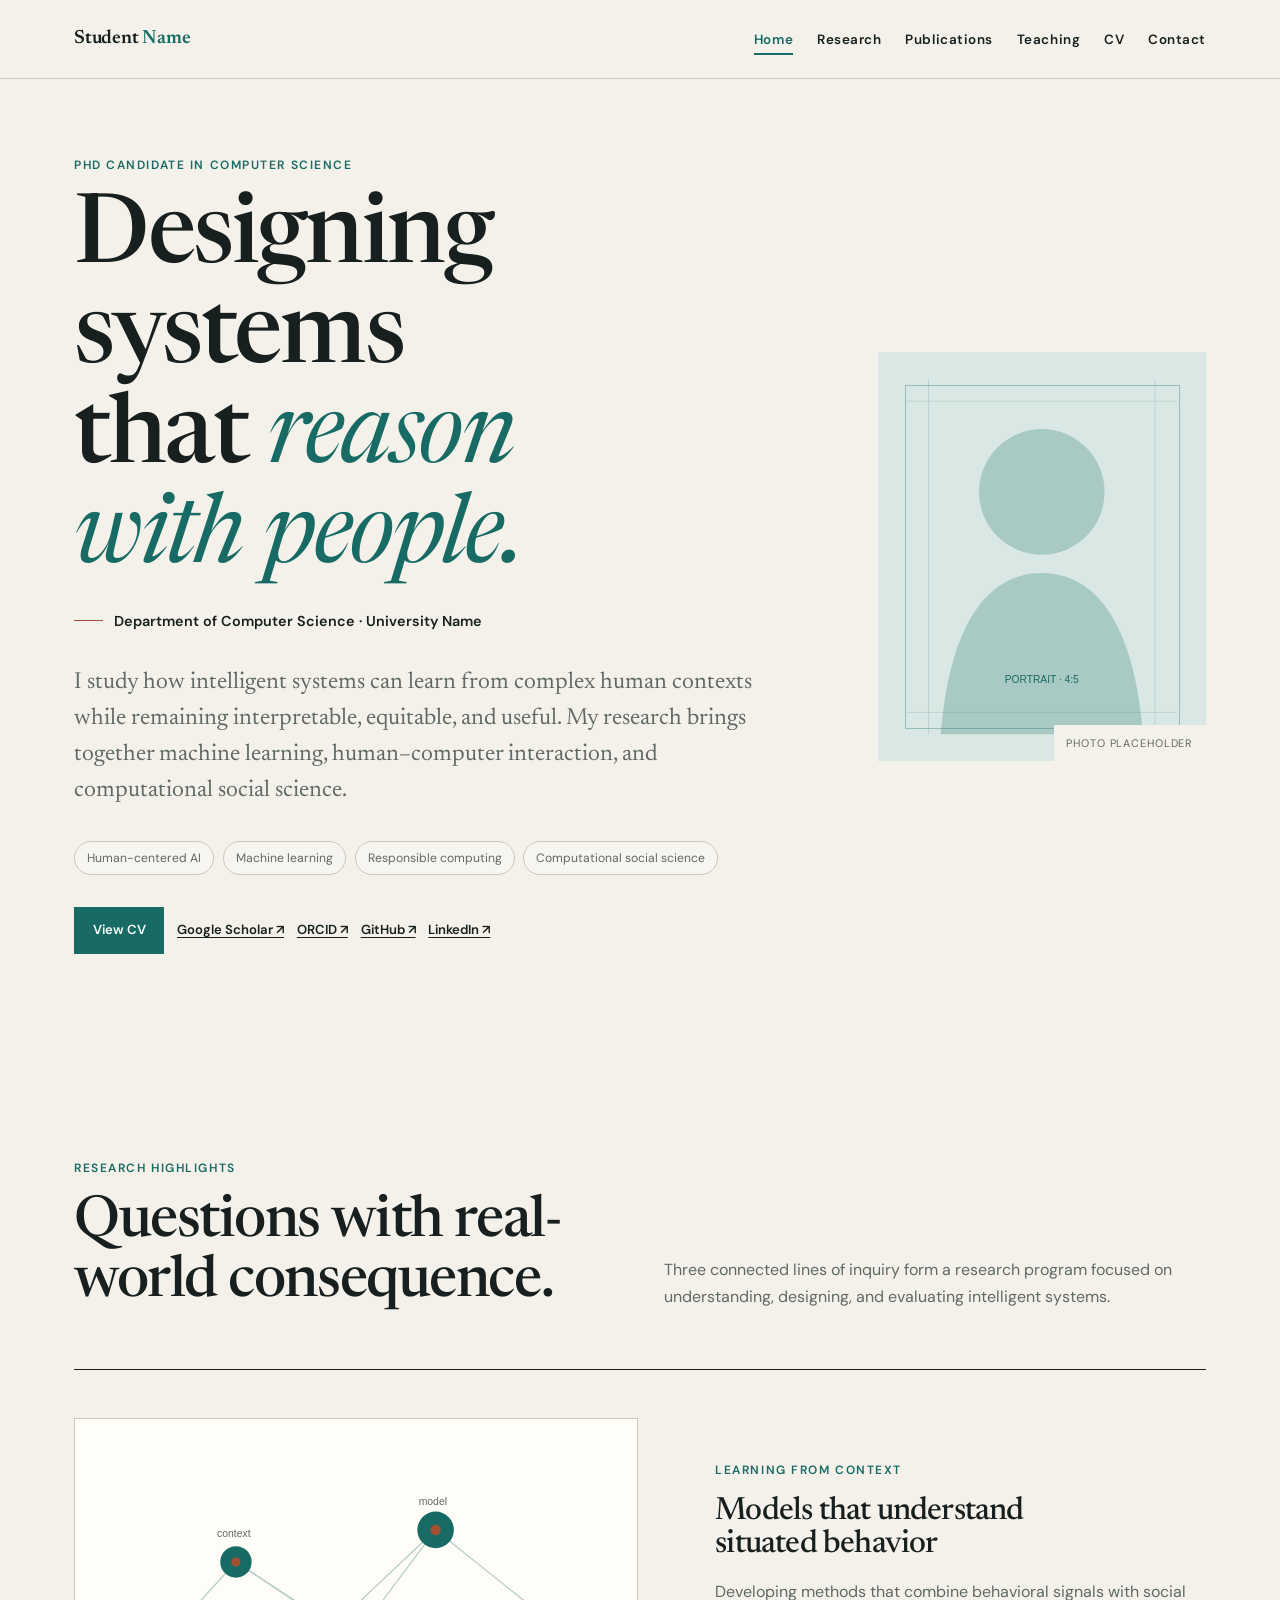
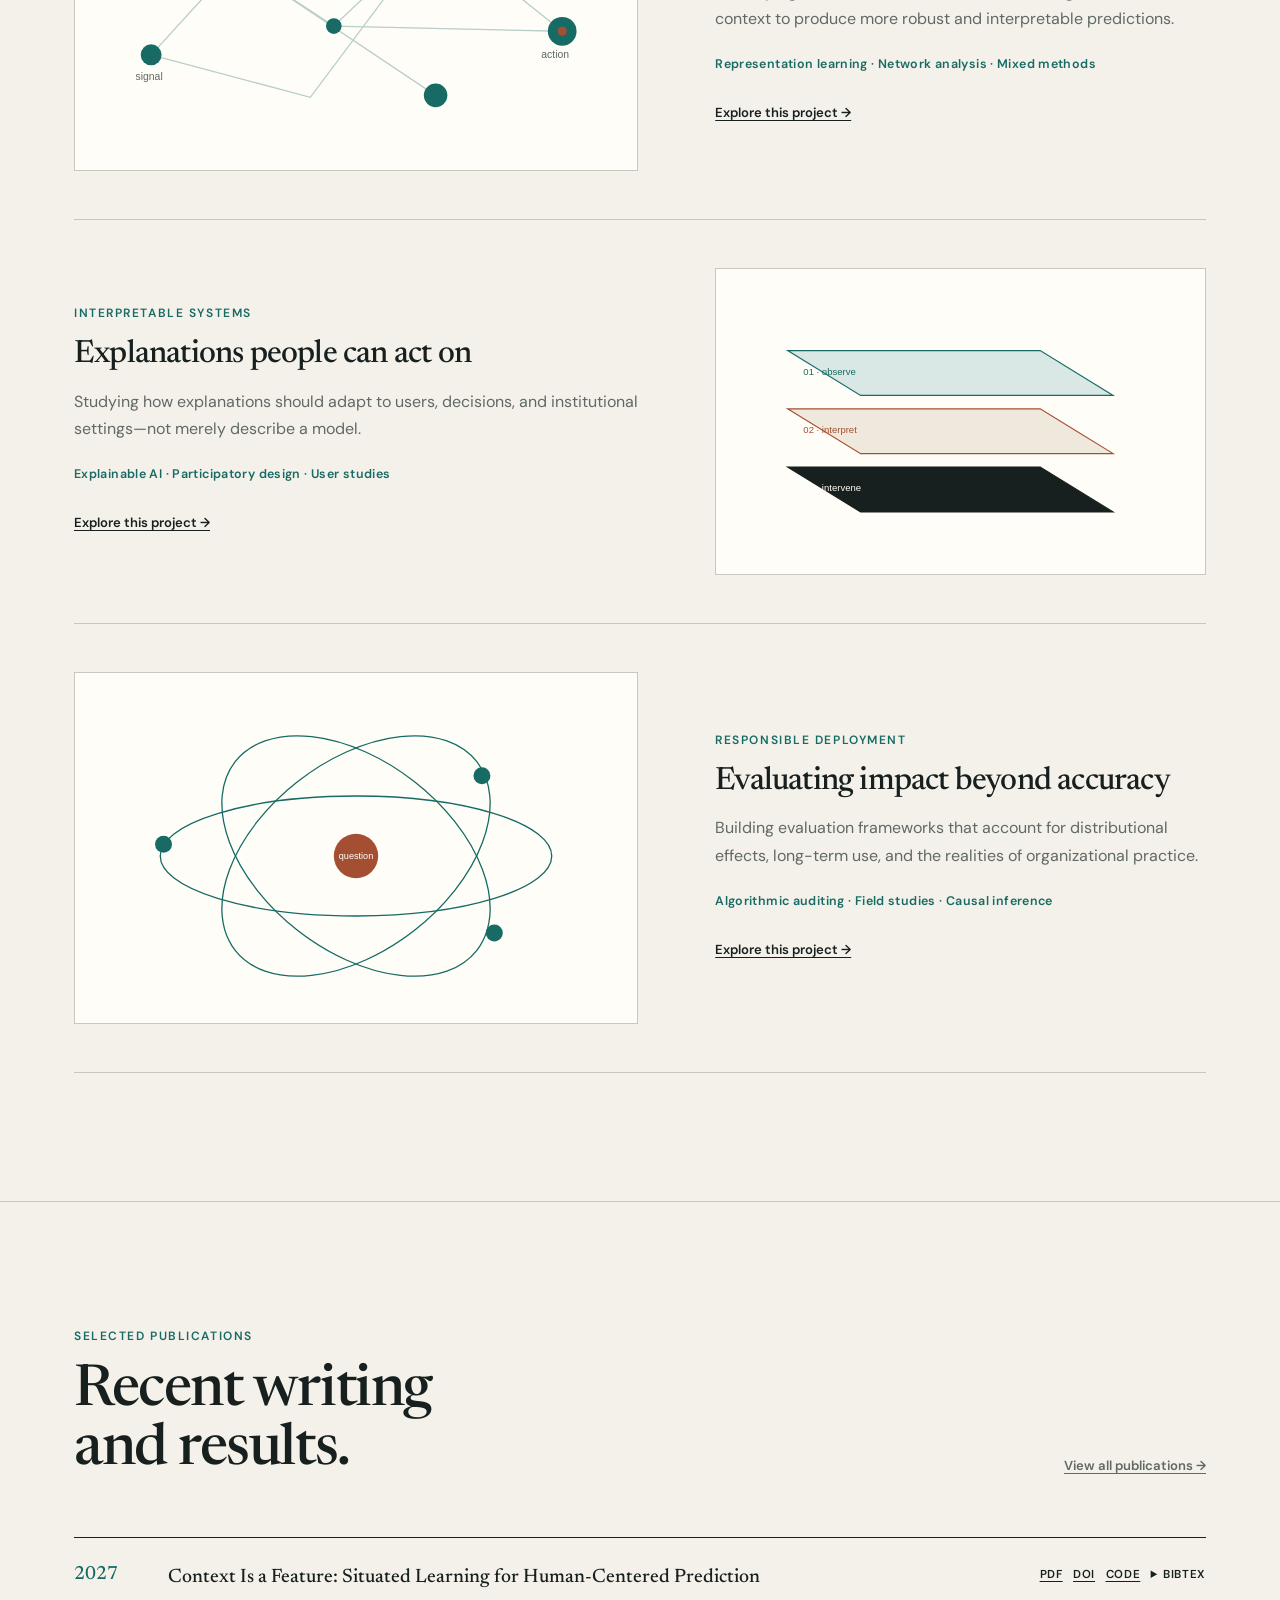
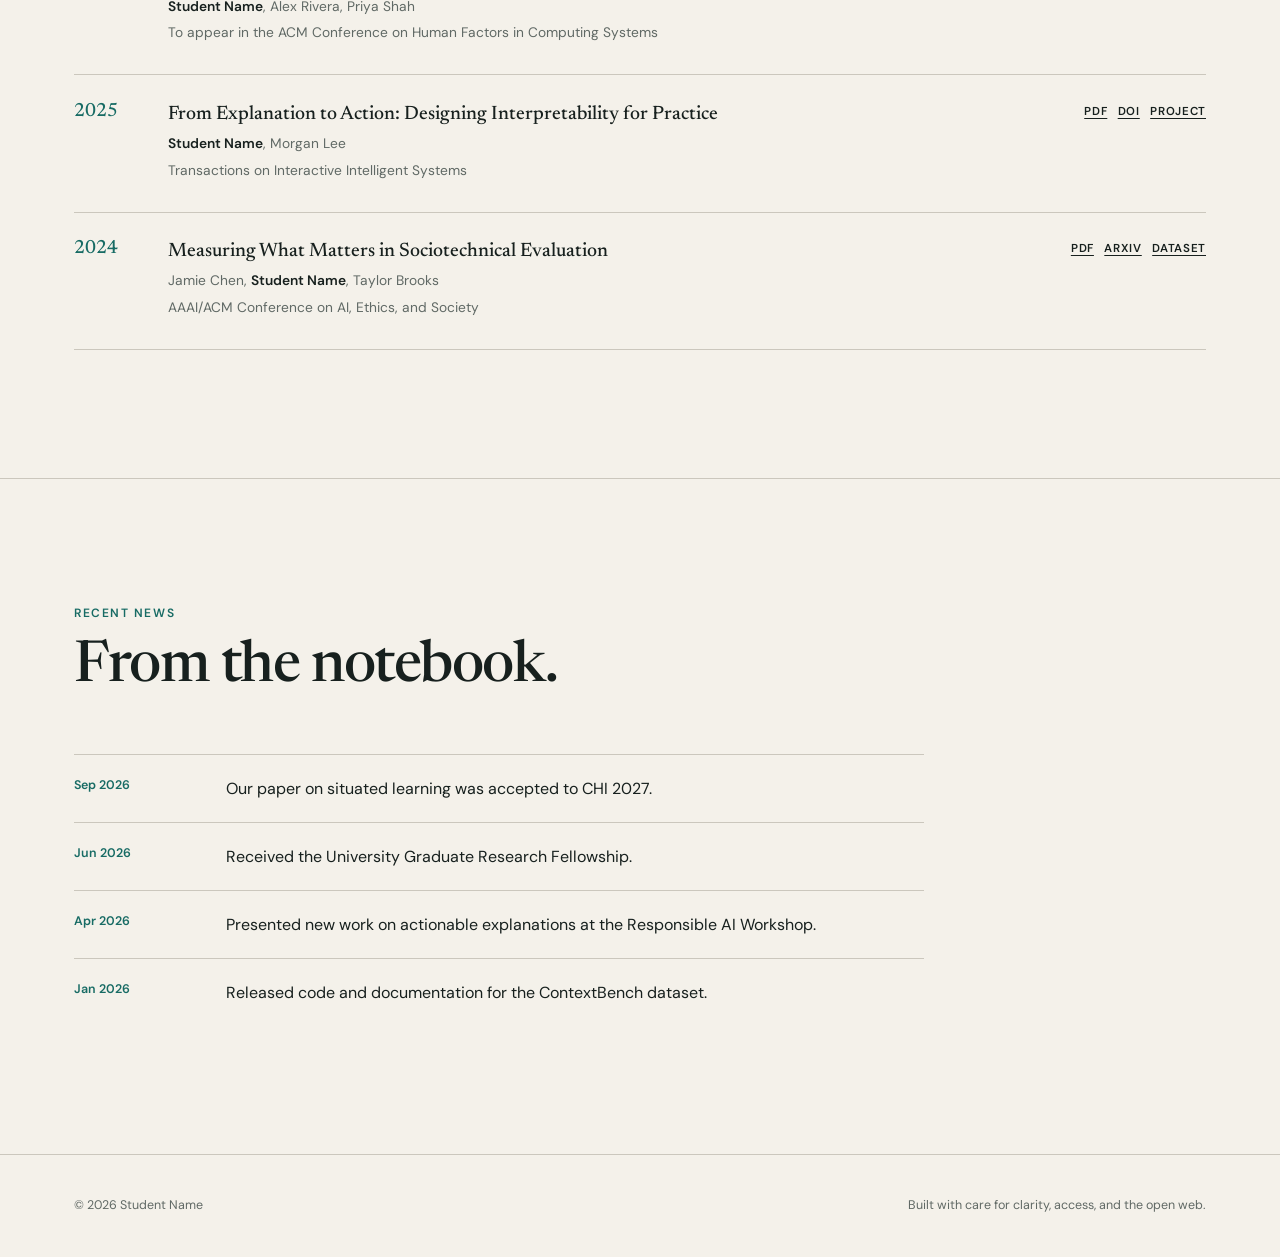
==== index.html @ 52f6d49a "Initial commit" ====
<!doctype html><html lang="en"><head><meta charset="utf-8"><meta name="viewport" content="width=device-width,initial-scale=1"><meta name="description" content="Academic portfolio of Student Name, a PhD candidate studying intelligent systems and human-centered computation."><title>Student Name — PhD Candidate</title><link rel="stylesheet" href="assets/css/styles.css"></head><body>
<a class="skip-link" href="#main">Skip to content</a><header class="site-header"><nav class="nav-wrap" aria-label="Primary"><a class="brand" href="index.html">Student <span>Name</span></a><button class="menu-toggle" aria-expanded="false" aria-controls="nav-links">Menu</button><ul class="nav-links" id="nav-links"><li><a href="index.html" aria-current="page">Home</a></li><li><a href="research.html">Research</a></li><li><a href="publications.html">Publications</a></li><li><a href="teaching.html">Teaching</a></li><li><a href="cv.html">CV</a></li><li><a href="contact.html">Contact</a></li></ul></nav></header>
<main id="main"><section class="container hero"><div class="hero-copy"><span class="label">PhD Candidate in Computer Science</span><h1>Designing systems that <em>reason with people.</em></h1><div class="affiliation"><i></i><span>Department of Computer Science · University Name</span></div><p class="hero-lead">I study how intelligent systems can learn from complex human contexts while remaining interpretable, equitable, and useful. My research brings together machine learning, human–computer interaction, and computational social science.</p><div class="tags"><span class="tag">Human-centered AI</span><span class="tag">Machine learning</span><span class="tag">Responsible computing</span><span class="tag">Computational social science</span></div><div class="actions"><a class="button primary" href="cv.html">View CV</a><a class="text-link" href="#">Google Scholar ↗</a><a class="text-link" href="#">ORCID ↗</a><a class="text-link" href="#">GitHub ↗</a><a class="text-link" href="#">LinkedIn ↗</a></div></div>
<div class="portrait" aria-label="Profile photo placeholder"><svg class="portrait-figure" viewBox="0 0 480 600" role="img" aria-labelledby="portrait-title"><title id="portrait-title">Replace with a professional profile photograph</title><rect width="480" height="600" fill="#d9e8e4"/><circle cx="240" cy="205" r="92" fill="#176b64" opacity=".25"/><path d="M92 560c12-153 64-236 148-236s136 83 148 236" fill="#176b64" opacity=".25"/><path d="M42 72h396M42 528h396M74 40v520M406 40v520" stroke="#176b64" opacity=".22"/><text x="240" y="485" text-anchor="middle" font-family="Arial" font-size="15" fill="#176b64">PORTRAIT · 4:5</text></svg><span class="portrait-note">Photo placeholder</span></div></section>
<section class="section"><div class="container"><div class="section-head"><div><span class="label">Research highlights</span><h2>Questions with real-world consequence.</h2></div><p>Three connected lines of inquiry form a research program focused on understanding, designing, and evaluating intelligent systems.</p></div><div class="project-list">
<article class="project-row"><div class="figure"><img src="assets/img/figure-network.svg" alt="Network diagram connecting signal, context, model, and action"></div><div class="project-copy"><span class="label">Learning from context</span><h3>Models that understand situated behavior</h3><p>Developing methods that combine behavioral signals with social context to produce more robust and interpretable predictions.</p><div class="methods">Representation learning · Network analysis · Mixed methods</div><a class="text-link" href="research.html#context">Explore this project →</a></div></article>
<article class="project-row"><div class="figure"><img src="assets/img/figure-layers.svg" alt="Layered model from observation to interpretation to intervention"></div><div class="project-copy"><span class="label">Interpretable systems</span><h3>Explanations people can act on</h3><p>Studying how explanations should adapt to users, decisions, and institutional settings—not merely describe a model.</p><div class="methods">Explainable AI · Participatory design · User studies</div><a class="text-link" href="research.html#explanations">Explore this project →</a></div></article>
<article class="project-row"><div class="figure"><img src="assets/img/figure-orbits.svg" alt="Intersecting paths around a central research question"></div><div class="project-copy"><span class="label">Responsible deployment</span><h3>Evaluating impact beyond accuracy</h3><p>Building evaluation frameworks that account for distributional effects, long-term use, and the realities of organizational practice.</p><div class="methods">Algorithmic auditing · Field studies · Causal inference</div><a class="text-link" href="research.html#evaluation">Explore this project →</a></div></article>
</div></div></section>
<section class="section"><div class="container"><div class="section-head"><div><span class="label">Selected publications</span><h2>Recent writing and results.</h2></div><p><a class="text-link" href="publications.html">View all publications →</a></p></div><div class="pub-list">
<article class="pub"><div class="pub-year">2027</div><div><div class="pub-title">Context Is a Feature: Situated Learning for Human-Centered Prediction</div><p class="pub-authors"><strong>Student Name</strong>, Alex Rivera, Priya Shah</p><p class="pub-venue">To appear in the ACM Conference on Human Factors in Computing Systems</p></div><div class="pub-links"><a href="#">PDF</a><a href="#">DOI</a><a href="#">Code</a><details class="bib"><summary>BibTeX</summary><pre>@inproceedings{name2027context,
  title={Context Is a Feature},
  author={Name, Student and Rivera, Alex and Shah, Priya},
  year={2027}
}</pre></details></div></article>
<article class="pub"><div class="pub-year">2025</div><div><div class="pub-title">From Explanation to Action: Designing Interpretability for Practice</div><p class="pub-authors"><strong>Student Name</strong>, Morgan Lee</p><p class="pub-venue">Transactions on Interactive Intelligent Systems</p></div><div class="pub-links"><a href="#">PDF</a><a href="#">DOI</a><a href="#">Project</a></div></article>
<article class="pub"><div class="pub-year">2024</div><div><div class="pub-title">Measuring What Matters in Sociotechnical Evaluation</div><p class="pub-authors">Jamie Chen, <strong>Student Name</strong>, Taylor Brooks</p><p class="pub-venue">AAAI/ACM Conference on AI, Ethics, and Society</p></div><div class="pub-links"><a href="#">PDF</a><a href="#">arXiv</a><a href="#">Dataset</a></div></article>
</div></div></section>
<section class="section"><div class="container"><div class="section-head"><div><span class="label">Recent news</span><h2>From the notebook.</h2></div></div><div class="news-list"><div class="news-item"><time datetime="2026-09">Sep 2026</time><p>Our paper on situated learning was accepted to CHI 2027.</p></div><div class="news-item"><time datetime="2026-06">Jun 2026</time><p>Received the University Graduate Research Fellowship.</p></div><div class="news-item"><time datetime="2026-04">Apr 2026</time><p>Presented new work on actionable explanations at the Responsible AI Workshop.</p></div><div class="news-item"><time datetime="2026-01">Jan 2026</time><p>Released code and documentation for the ContextBench dataset.</p></div></div></div></section></main>
<footer class="site-footer"><div class="container footer-wrap"><p>© <span data-year></span> Student Name</p><p>Built with care for clarity, access, and the open web.</p></div></footer><script src="assets/js/main.js"></script></body></html>
---- assets/css/styles.css ----
@import url('https://fonts.googleapis.com/css2?family=DM+Sans:wght@400;500;600&family=Newsreader:opsz,wght@6..72,400;6..72,500;6..72,600&display=swap');

:root {
  --paper: #f4f1ea;
  --paper-deep: #e8e3d9;
  --ink: #17201e;
  --muted: #606965;
  --teal: #176b64;
  --teal-dark: #0e4d48;
  --teal-wash: #d9e8e4;
  --rust: #a44f32;
  --line: #cbc7bd;
  --white: #fffdf8;
  --serif: "Newsreader", Georgia, serif;
  --sans: "DM Sans", Arial, sans-serif;
  --content: 1180px;
  --ease: cubic-bezier(.16,1,.3,1);
}

* { box-sizing: border-box; }
html { scroll-behavior: smooth; }
body {
  margin: 0;
  color: var(--ink);
  background: var(--paper);
  font: 400 1rem/1.7 var(--sans);
  -webkit-font-smoothing: antialiased;
}
::selection { color: var(--white); background: var(--teal); }
:focus-visible { outline: 3px solid var(--rust); outline-offset: 4px; border-radius: 2px; }
a { color: inherit; text-underline-offset: .22em; text-decoration-thickness: 1px; }
a:hover { color: var(--teal); }
img, svg { display: block; max-width: 100%; }
h1, h2, h3, p { margin-top: 0; }
h1, h2, h3 { font-family: var(--serif); font-weight: 500; line-height: 1.04; letter-spacing: -.025em; text-wrap: balance; }
h1 { font-size: clamp(3.4rem, 8vw, 6rem); }
h2 { font-size: clamp(2.25rem, 5vw, 3.6rem); }
h3 { font-size: clamp(1.45rem, 3vw, 2rem); }
p { max-width: 70ch; }
.skip-link { position: fixed; left: 1rem; top: -5rem; z-index: 100; padding: .75rem 1rem; background: var(--ink); color: #fff; }
.skip-link:focus { top: 1rem; }
.site-header { border-bottom: 1px solid var(--line); background: rgba(244,241,234,.94); position: sticky; top: 0; z-index: 50; }
.nav-wrap { max-width: var(--content); min-height: 78px; margin: auto; padding: 0 1.5rem; display: flex; align-items: center; justify-content: space-between; gap: 2rem; }
.brand { font: 600 1.2rem/1 var(--serif); text-decoration: none; letter-spacing: -.01em; }
.brand span { color: var(--teal); }
.nav-links { display: flex; align-items: center; gap: 1.5rem; list-style: none; padding: 0; margin: 0; }
.nav-links a { font-size: .84rem; font-weight: 600; text-decoration: none; letter-spacing: .04em; }
.nav-links a[aria-current="page"] { color: var(--teal); border-bottom: 2px solid var(--teal); padding-bottom: .3rem; }
.menu-toggle { display: none; border: 0; background: none; color: inherit; font: 600 .85rem var(--sans); padding: .6rem; }
.container { max-width: var(--content); margin: auto; padding-inline: 1.5rem; }
.page-intro { padding-block: clamp(5rem, 11vw, 9rem) clamp(4rem, 8vw, 7rem); border-bottom: 1px solid var(--line); }
.page-intro h1 { max-width: 900px; margin-bottom: 1.6rem; }
.page-intro p { font: 400 clamp(1.2rem, 2.3vw, 1.55rem)/1.55 var(--serif); color: var(--muted); }
.label { display: block; margin-bottom: 1.2rem; color: var(--teal); font-size: .75rem; line-height: 1; letter-spacing: .13em; text-transform: uppercase; font-weight: 600; }
.hero { min-height: calc(100vh - 79px); display: grid; grid-template-columns: 1.5fr .7fr; gap: clamp(3rem, 8vw, 8rem); align-items: center; padding-block: 5rem; }
.hero h1 { margin-bottom: 1.2rem; }
.hero h1 em { color: var(--teal); font-weight: 400; }
.hero-lead { font: 400 clamp(1.15rem, 2vw, 1.45rem)/1.55 var(--serif); color: var(--muted); }
.affiliation { display: flex; gap: .7rem; align-items: center; margin-bottom: 2rem; font-size: .9rem; font-weight: 600; }
.affiliation i { width: 1.8rem; height: 1px; background: var(--rust); }
.tags { display: flex; flex-wrap: wrap; gap: .55rem; margin-block: 2rem; }
.tag { border: 1px solid var(--line); border-radius: 999px; padding: .35rem .75rem; font-size: .76rem; color: var(--muted); background: rgba(255,255,255,.28); }
.actions { display: flex; flex-wrap: wrap; gap: .8rem; align-items: center; }
.button { display: inline-flex; align-items: center; justify-content: center; min-height: 45px; padding: .72rem 1.1rem; border: 1px solid var(--ink); text-decoration: none; font-size: .82rem; font-weight: 600; transition: transform .25s var(--ease), background .25s, color .25s; }
.button:hover { transform: translateY(-2px); background: var(--ink); color: var(--white); }
.button.primary { background: var(--teal); color: #fff; border-color: var(--teal); }
.button.primary:hover { background: var(--teal-dark); }
.text-link { font-size: .82rem; font-weight: 600; }
.portrait { position: relative; aspect-ratio: 4/5; background: var(--teal-wash); overflow: hidden; }
.portrait::before { content: ""; position: absolute; inset: 8%; border: 1px solid rgba(23,107,100,.34); }
.portrait-figure { width: 100%; height: 100%; }
.portrait-note { position: absolute; inset: auto 0 0 auto; padding: .55rem .8rem; background: var(--paper); color: var(--muted); font-size: .68rem; letter-spacing: .08em; text-transform: uppercase; }
.section { padding-block: clamp(5rem, 10vw, 8rem); border-bottom: 1px solid var(--line); }
.section-head { display: grid; grid-template-columns: 1fr 1fr; gap: 3rem; align-items: end; margin-bottom: 3.5rem; }
.section-head h2 { margin-bottom: 0; }
.section-head p { margin-bottom: .2rem; color: var(--muted); justify-self: end; }
.project-list { border-top: 1px solid var(--ink); }
.project-row { display: grid; grid-template-columns: 1.15fr 1fr; gap: clamp(2rem, 6vw, 6rem); padding-block: 3rem; border-bottom: 1px solid var(--line); align-items: center; }
.project-row:nth-child(even) .figure { order: 2; }
.figure { aspect-ratio: 16/10; background: var(--white); border: 1px solid var(--line); padding: 1.25rem; overflow: hidden; }
.figure svg { width: 100%; height: 100%; }
.project-copy h3 { margin-bottom: 1rem; }
.project-copy p { color: var(--muted); }
.methods { margin: 1.4rem 0; color: var(--teal); font-size: .78rem; font-weight: 600; letter-spacing: .03em; }
.pub-list { border-top: 1px solid var(--ink); }
.pub { display: grid; grid-template-columns: 72px 1fr auto; gap: 1.4rem; padding-block: 1.65rem; border-bottom: 1px solid var(--line); }
.pub-year { font: 500 1.2rem var(--serif); color: var(--teal); font-variant-numeric: tabular-nums; }
.pub-title { font: 500 1.22rem/1.3 var(--serif); margin-bottom: .3rem; }
.pub-authors, .pub-venue, .pub-description { margin: .2rem 0; color: var(--muted); font-size: .86rem; }
.pub-authors strong { color: var(--ink); font-weight: 600; }
.pub-links { display: flex; flex-wrap: wrap; justify-content: flex-end; align-content: start; gap: .65rem; }
.pub-links a, .pub-links summary { font-size: .72rem; font-weight: 600; text-transform: uppercase; letter-spacing: .06em; cursor: pointer; }
details.bib { position: relative; }
details.bib pre { position: absolute; right: 0; z-index: 10; width: min(430px, 80vw); white-space: pre-wrap; padding: 1rem; background: var(--ink); color: var(--white); font: .72rem/1.5 ui-monospace, monospace; box-shadow: 0 14px 30px rgba(23,32,30,.18); }
.news-list { max-width: 850px; }
.news-item { display: grid; grid-template-columns: 120px 1fr; gap: 2rem; padding: 1.25rem 0; border-top: 1px solid var(--line); }
.news-item time { color: var(--teal); font-size: .78rem; font-weight: 600; font-variant-numeric: tabular-nums; }
.news-item p { margin: 0; }
.research-overview { display: grid; grid-template-columns: 1.35fr .65fr; gap: clamp(3rem, 8vw, 7rem); }
.questions { padding: 2rem; background: var(--ink); color: var(--white); }
.questions h2 { font-size: 2rem; }
.questions ol { padding-left: 1.2rem; margin: 0; }
.questions li { margin-bottom: 1.25rem; color: #d7dedb; }
.deep-project { display: grid; grid-template-columns: .7fr 1.3fr; gap: 4rem; padding-block: 5rem; border-top: 1px solid var(--line); }
.deep-project .project-sticky { align-self: start; position: sticky; top: 110px; }
.project-body .figure { margin-bottom: 2.5rem; }
.project-details { display: grid; grid-template-columns: 1fr 1fr; gap: 2rem; }
.project-details h3 { font-size: 1.2rem; margin-bottom: .6rem; }
.project-details p { font-size: .9rem; color: var(--muted); }
.link-row { display: flex; flex-wrap: wrap; gap: 1rem; margin-top: 1.5rem; }
.filters { display: flex; flex-wrap: wrap; gap: .6rem; margin-bottom: 2.5rem; }
.filter-btn { border: 1px solid var(--line); background: transparent; color: var(--muted); border-radius: 999px; padding: .55rem 1rem; font: 600 .76rem var(--sans); cursor: pointer; }
.filter-btn.active, .filter-btn:hover { background: var(--ink); border-color: var(--ink); color: var(--white); }
.year-group { margin-bottom: 4.5rem; }
.year-group > h2 { padding-bottom: 1rem; margin-bottom: 0; border-bottom: 1px solid var(--ink); font-size: 2.5rem; }
.publication-card { display: grid; grid-template-columns: 130px 1fr; gap: 2rem; padding-block: 2rem; border-bottom: 1px solid var(--line); }
.pub-thumb { aspect-ratio: 1; background: var(--teal-wash); padding: .65rem; }
.pub-thumb svg { width: 100%; height: 100%; }
.publication-card[hidden], .year-group[hidden] { display: none; }
.teaching-grid { display: grid; grid-template-columns: 1fr 2fr; gap: 4rem; }
.course { display: grid; grid-template-columns: 90px 1fr auto; gap: 1.5rem; padding-block: 1.8rem; border-top: 1px solid var(--line); }
.course-code { color: var(--teal); font-size: .78rem; font-weight: 600; }
.course h3 { font-size: 1.35rem; margin-bottom: .4rem; }
.course p { color: var(--muted); font-size: .86rem; margin: 0; }
.course-role { font-size: .78rem; color: var(--muted); text-align: right; }
.cv-header { display: flex; justify-content: space-between; gap: 2rem; align-items: end; }
.cv-layout { display: grid; grid-template-columns: 250px 1fr; gap: clamp(3rem, 8vw, 7rem); }
.cv-aside { color: var(--muted); font-size: .86rem; }
.cv-block { display: grid; grid-template-columns: 160px 1fr; gap: 2rem; padding-block: 1.8rem; border-top: 1px solid var(--line); }
.cv-block time { color: var(--teal); font-size: .8rem; font-weight: 600; font-variant-numeric: tabular-nums; }
.cv-block h3 { font-size: 1.3rem; margin-bottom: .35rem; }
.cv-block p { color: var(--muted); font-size: .9rem; margin-bottom: .3rem; }
.contact-layout { display: grid; grid-template-columns: 1fr 1fr; gap: 5rem; }
.contact-panel { background: var(--teal); color: white; padding: clamp(2rem, 5vw, 4rem); }
.contact-panel h2 { font-size: 2.4rem; }
.contact-panel a:hover { color: #d3eeea; }
.contact-links { list-style: none; padding: 0; margin: 2rem 0 0; }
.contact-links li { border-top: 1px solid rgba(255,255,255,.25); }
.contact-links a { display: flex; justify-content: space-between; padding: 1rem 0; text-decoration: none; }
.site-footer { padding-block: 2.5rem; }
.footer-wrap { display: flex; justify-content: space-between; gap: 2rem; color: var(--muted); font-size: .78rem; }
.footer-wrap p { margin: 0; }

@media (max-width: 800px) {
  .menu-toggle { display: block; }
  .nav-links { display: none; position: absolute; inset: 78px 0 auto; padding: 1.25rem 1.5rem 1.5rem; background: var(--paper); border-bottom: 1px solid var(--line); flex-direction: column; align-items: flex-start; }
  .nav-links.open { display: flex; }
  .hero, .section-head, .research-overview, .deep-project, .teaching-grid, .cv-layout, .contact-layout { grid-template-columns: 1fr; }
  .hero { padding-top: 3.5rem; }
  .hero-copy { order: 2; }
  .portrait { max-width: 330px; }
  .section-head p { justify-self: start; }
  .project-row { grid-template-columns: 1fr; }
  .project-row:nth-child(even) .figure { order: initial; }
  .deep-project .project-sticky { position: static; }
  .pub, .publication-card { grid-template-columns: 1fr; }
  .pub-links { justify-content: flex-start; }
  .pub-thumb { width: 110px; }
  .course { grid-template-columns: 1fr; gap: .5rem; }
  .course-role { text-align: left; }
  .cv-header { align-items: start; flex-direction: column; }
}

@media (max-width: 520px) {
  h1 { font-size: 3rem; }
  .page-intro { padding-top: 4rem; }
  .project-details { grid-template-columns: 1fr; }
  .news-item, .cv-block { grid-template-columns: 1fr; gap: .5rem; }
  .footer-wrap { flex-direction: column; gap: .5rem; }
}

@media (prefers-reduced-motion: reduce) { html { scroll-behavior: auto; } *, *::before, *::after { transition-duration: .01ms !important; animation-duration: .01ms !important; } }

@media print {
  @page { margin: .65in; }
  body { background: white; color: black; font-size: 10pt; }
  .site-header, .site-footer, .button, .no-print { display: none !important; }
  .page-intro { padding: 0 0 1.5rem; }
  .page-intro h1 { font-size: 30pt; }
  .section { padding: 1.25rem 0; break-inside: avoid; }
  .cv-layout { grid-template-columns: 150px 1fr; gap: 2rem; }
  .cv-block { grid-template-columns: 110px 1fr; padding: .65rem 0; break-inside: avoid; }
  a { text-decoration: none; }
}
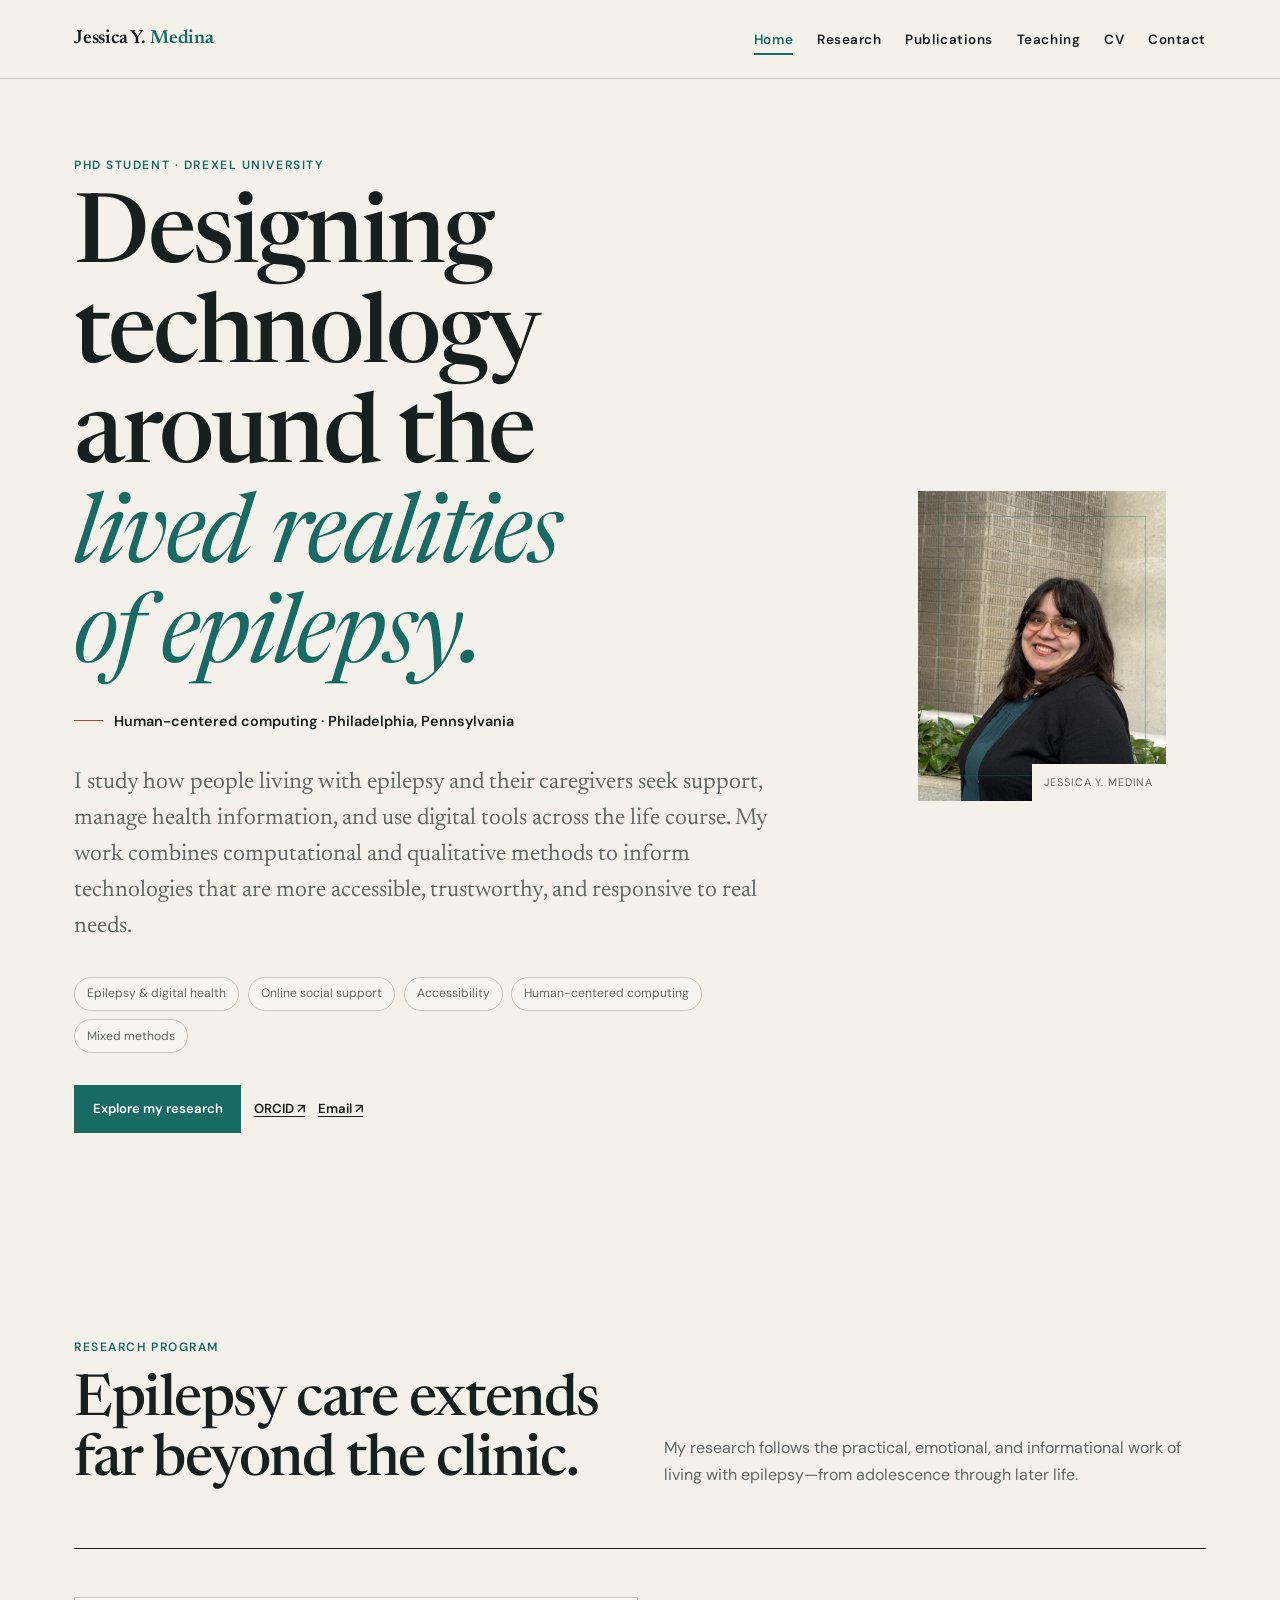
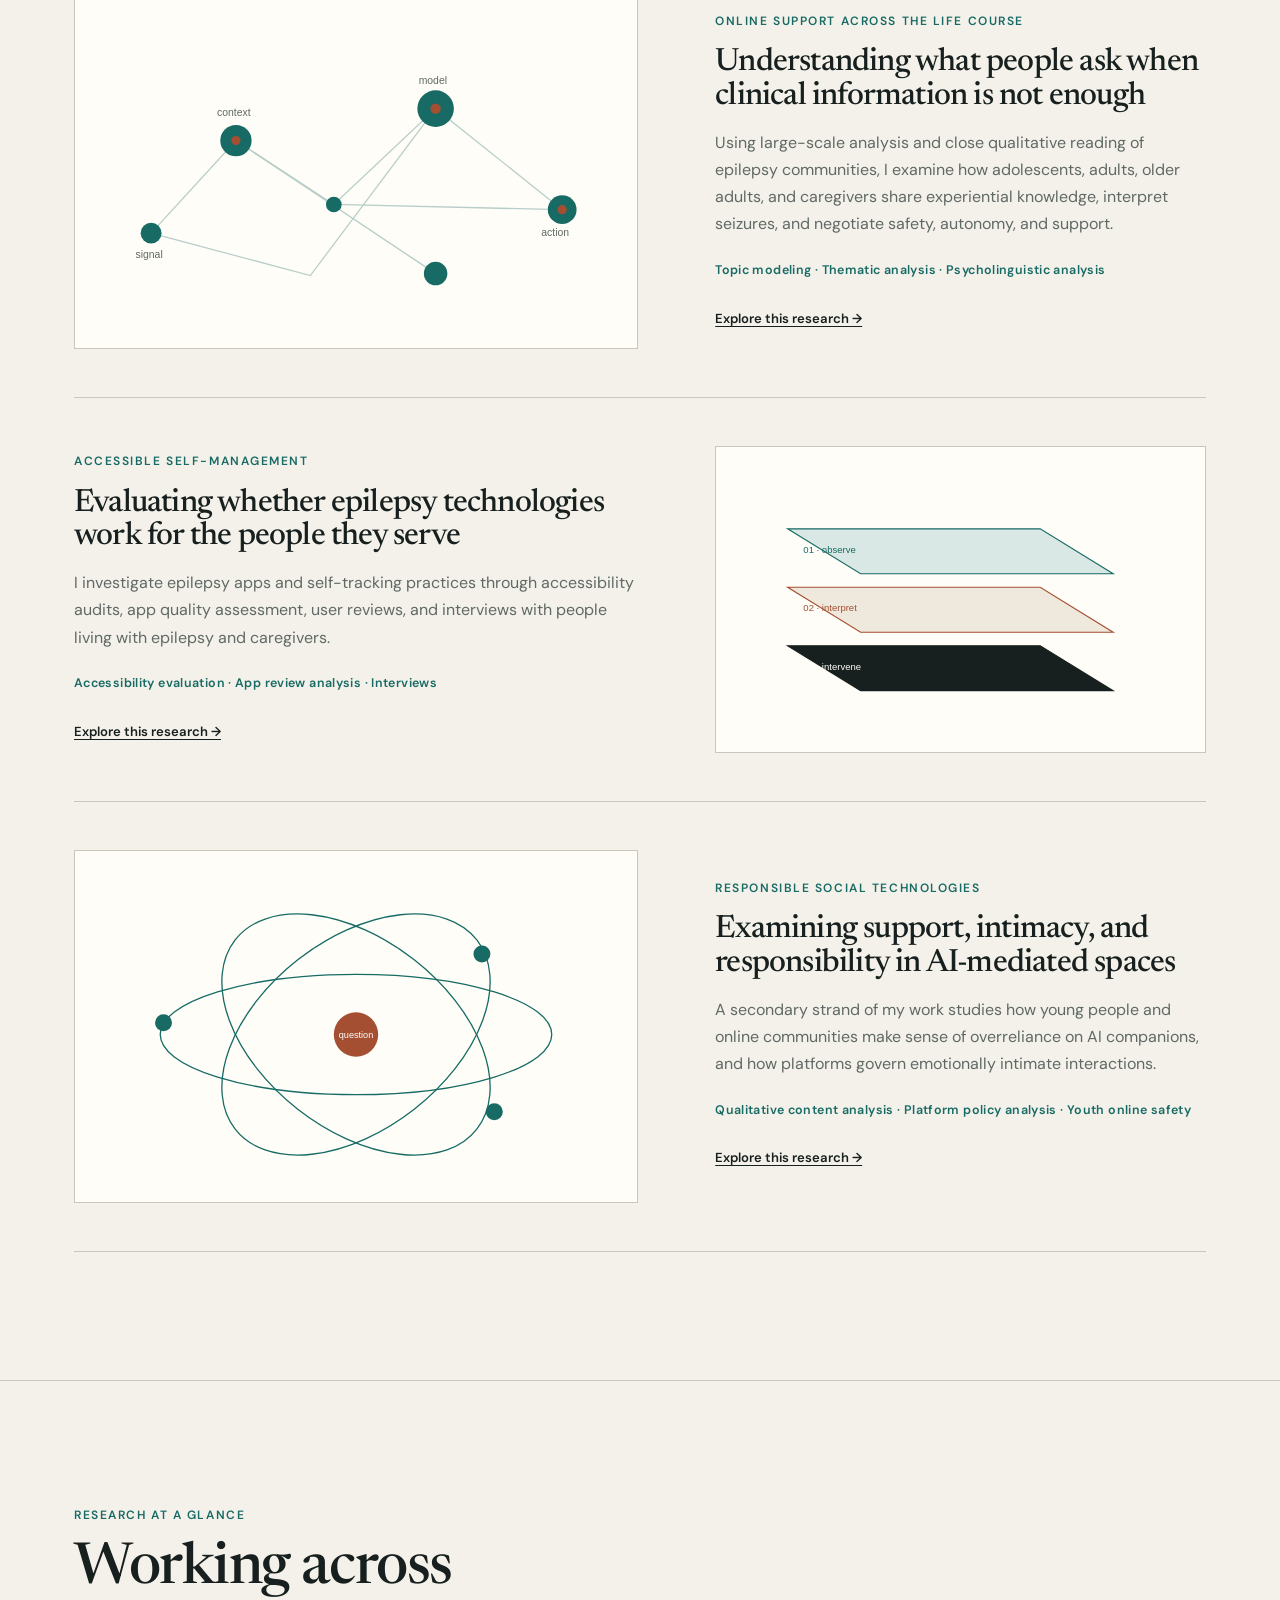
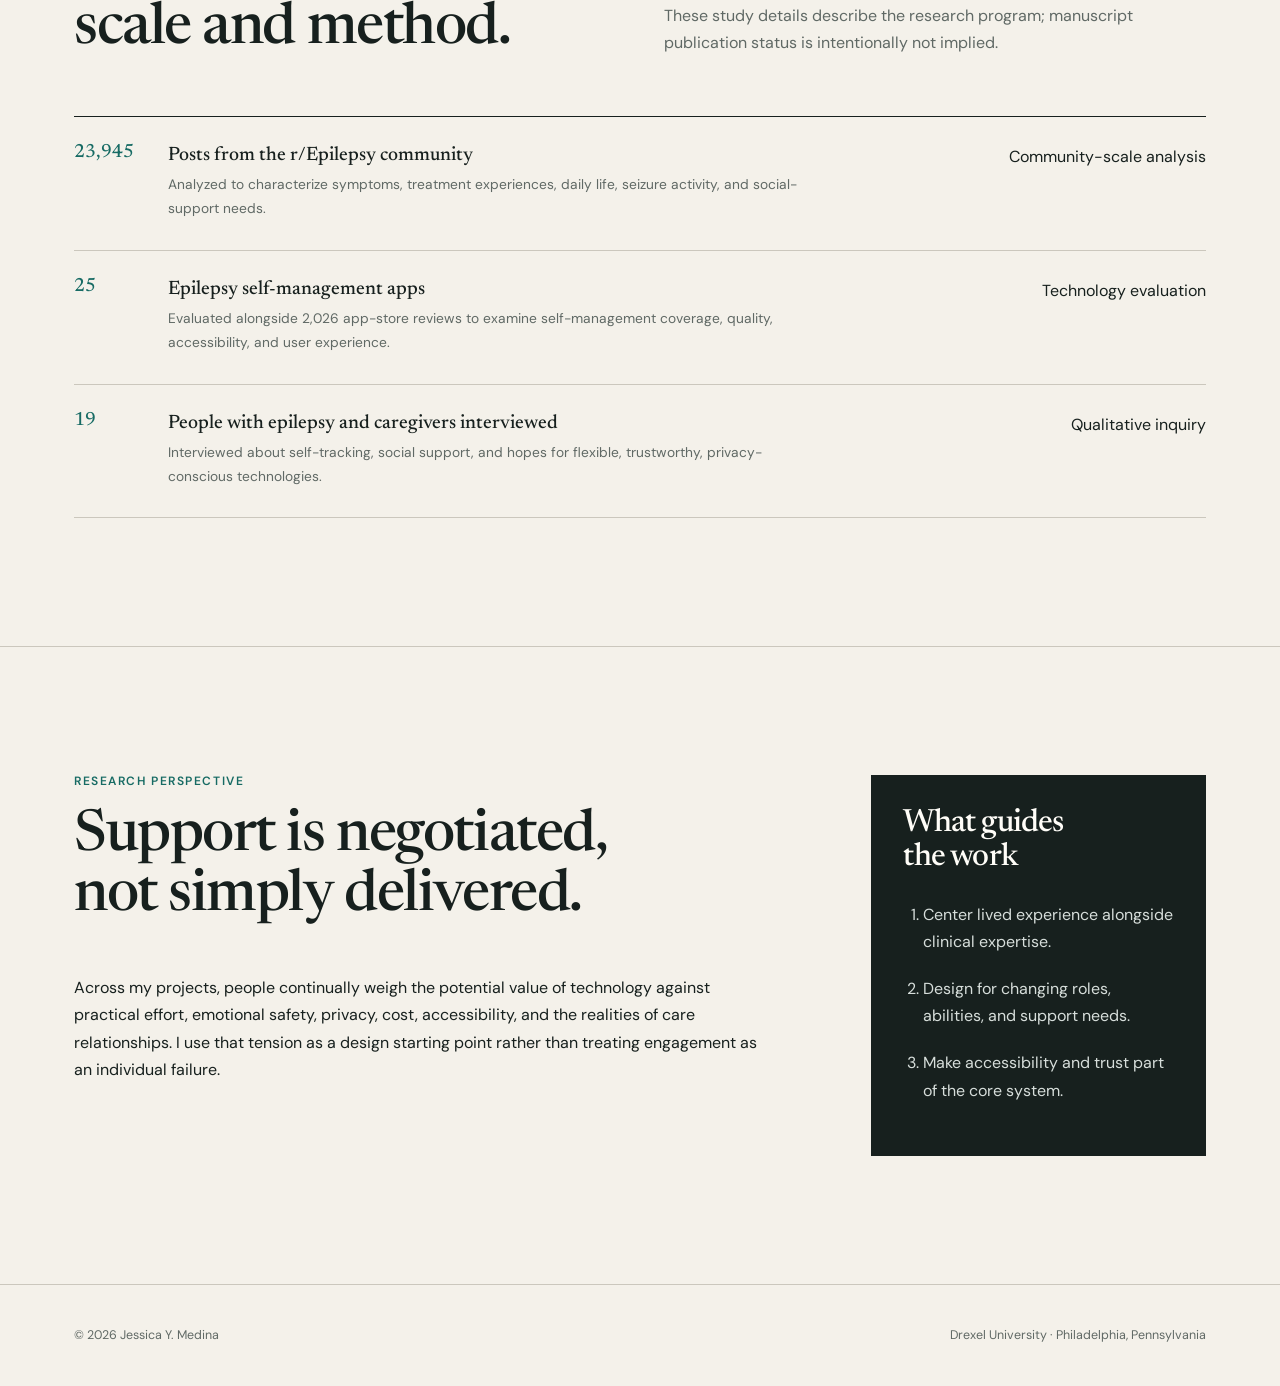
==== commit ec5e26c7: "changes to webpage" ====
--- a/index.html
+++ b/index.html
@@ -1,20 +1,16 @@
-<!doctype html><html lang="en"><head><meta charset="utf-8"><meta name="viewport" content="width=device-width,initial-scale=1"><meta name="description" content="Academic portfolio of Student Name, a PhD candidate studying intelligent systems and human-centered computation."><title>Student Name — PhD Candidate</title><link rel="stylesheet" href="assets/css/styles.css"></head><body>
-<a class="skip-link" href="#main">Skip to content</a><header class="site-header"><nav class="nav-wrap" aria-label="Primary"><a class="brand" href="index.html">Student <span>Name</span></a><button class="menu-toggle" aria-expanded="false" aria-controls="nav-links">Menu</button><ul class="nav-links" id="nav-links"><li><a href="index.html" aria-current="page">Home</a></li><li><a href="research.html">Research</a></li><li><a href="publications.html">Publications</a></li><li><a href="teaching.html">Teaching</a></li><li><a href="cv.html">CV</a></li><li><a href="contact.html">Contact</a></li></ul></nav></header>
-<main id="main"><section class="container hero"><div class="hero-copy"><span class="label">PhD Candidate in Computer Science</span><h1>Designing systems that <em>reason with people.</em></h1><div class="affiliation"><i></i><span>Department of Computer Science · University Name</span></div><p class="hero-lead">I study how intelligent systems can learn from complex human contexts while remaining interpretable, equitable, and useful. My research brings together machine learning, human–computer interaction, and computational social science.</p><div class="tags"><span class="tag">Human-centered AI</span><span class="tag">Machine learning</span><span class="tag">Responsible computing</span><span class="tag">Computational social science</span></div><div class="actions"><a class="button primary" href="cv.html">View CV</a><a class="text-link" href="#">Google Scholar ↗</a><a class="text-link" href="#">ORCID ↗</a><a class="text-link" href="#">GitHub ↗</a><a class="text-link" href="#">LinkedIn ↗</a></div></div>
-<div class="portrait" aria-label="Profile photo placeholder"><svg class="portrait-figure" viewBox="0 0 480 600" role="img" aria-labelledby="portrait-title"><title id="portrait-title">Replace with a professional profile photograph</title><rect width="480" height="600" fill="#d9e8e4"/><circle cx="240" cy="205" r="92" fill="#176b64" opacity=".25"/><path d="M92 560c12-153 64-236 148-236s136 83 148 236" fill="#176b64" opacity=".25"/><path d="M42 72h396M42 528h396M74 40v520M406 40v520" stroke="#176b64" opacity=".22"/><text x="240" y="485" text-anchor="middle" font-family="Arial" font-size="15" fill="#176b64">PORTRAIT · 4:5</text></svg><span class="portrait-note">Photo placeholder</span></div></section>
-<section class="section"><div class="container"><div class="section-head"><div><span class="label">Research highlights</span><h2>Questions with real-world consequence.</h2></div><p>Three connected lines of inquiry form a research program focused on understanding, designing, and evaluating intelligent systems.</p></div><div class="project-list">
-<article class="project-row"><div class="figure"><img src="assets/img/figure-network.svg" alt="Network diagram connecting signal, context, model, and action"></div><div class="project-copy"><span class="label">Learning from context</span><h3>Models that understand situated behavior</h3><p>Developing methods that combine behavioral signals with social context to produce more robust and interpretable predictions.</p><div class="methods">Representation learning · Network analysis · Mixed methods</div><a class="text-link" href="research.html#context">Explore this project →</a></div></article>
-<article class="project-row"><div class="figure"><img src="assets/img/figure-layers.svg" alt="Layered model from observation to interpretation to intervention"></div><div class="project-copy"><span class="label">Interpretable systems</span><h3>Explanations people can act on</h3><p>Studying how explanations should adapt to users, decisions, and institutional settings—not merely describe a model.</p><div class="methods">Explainable AI · Participatory design · User studies</div><a class="text-link" href="research.html#explanations">Explore this project →</a></div></article>
-<article class="project-row"><div class="figure"><img src="assets/img/figure-orbits.svg" alt="Intersecting paths around a central research question"></div><div class="project-copy"><span class="label">Responsible deployment</span><h3>Evaluating impact beyond accuracy</h3><p>Building evaluation frameworks that account for distributional effects, long-term use, and the realities of organizational practice.</p><div class="methods">Algorithmic auditing · Field studies · Causal inference</div><a class="text-link" href="research.html#evaluation">Explore this project →</a></div></article>
+<!doctype html><html lang="en"><head><meta charset="utf-8"><meta name="viewport" content="width=device-width,initial-scale=1"><meta name="description" content="Jessica Y. Medina is a Drexel University researcher studying accessible, human-centered technologies for people living with epilepsy."><title>Jessica Y. Medina — Human-Centered Computing Researcher</title><link rel="stylesheet" href="assets/css/styles.css"></head><body>
+<a class="skip-link" href="#main">Skip to content</a><header class="site-header"><nav class="nav-wrap" aria-label="Primary"><a class="brand" href="index.html">Jessica Y. <span>Medina</span></a><button class="menu-toggle" aria-expanded="false" aria-controls="nav-links">Menu</button><ul class="nav-links" id="nav-links"><li><a href="index.html" aria-current="page">Home</a></li><li><a href="research.html">Research</a></li><li><a href="publications.html">Publications</a></li><li><a href="teaching.html">Teaching</a></li><li><a href="cv.html">CV</a></li><li><a href="contact.html">Contact</a></li></ul></nav></header>
+<main id="main"><section class="container hero"><div class="hero-copy"><span class="label">PhD Student · Drexel University</span><h1>Designing technology around the <em>lived realities of epilepsy.</em></h1><div class="affiliation"><i></i><span>Human-centered computing · Philadelphia, Pennsylvania</span></div><p class="hero-lead">I study how people living with epilepsy and their caregivers seek support, manage health information, and use digital tools across the life course. My work combines computational and qualitative methods to inform technologies that are more accessible, trustworthy, and responsive to real needs.</p><div class="tags"><span class="tag">Epilepsy & digital health</span><span class="tag">Online social support</span><span class="tag">Accessibility</span><span class="tag">Human-centered computing</span><span class="tag">Mixed methods</span></div><div class="actions"><a class="button primary" href="research.html">Explore my research</a><a class="text-link" href="https://orcid.org/0000-0003-3420-7424">ORCID ↗</a><a class="text-link" href="mailto:jym29@drexel.edu">Email ↗</a></div></div>
+<figure class="portrait"><img src="assets/img/jessica-medina.jpeg" alt="Jessica Y. Medina smiling in an indoor garden setting"><figcaption class="portrait-note">Jessica Y. Medina</figcaption></figure></section>
+<section class="section"><div class="container"><div class="section-head"><div><span class="label">Research program</span><h2>Epilepsy care extends far beyond the clinic.</h2></div><p>My research follows the practical, emotional, and informational work of living with epilepsy—from adolescence through later life.</p></div><div class="project-list">
+<article class="project-row"><div class="figure"><img src="assets/img/figure-network.svg" alt="Network diagram representing connections among people, context, information, and support"></div><div class="project-copy"><span class="label">Online support across the life course</span><h3>Understanding what people ask when clinical information is not enough</h3><p>Using large-scale analysis and close qualitative reading of epilepsy communities, I examine how adolescents, adults, older adults, and caregivers share experiential knowledge, interpret seizures, and negotiate safety, autonomy, and support.</p><div class="methods">Topic modeling · Thematic analysis · Psycholinguistic analysis</div><a class="text-link" href="research.html#support">Explore this research →</a></div></article>
+<article class="project-row"><div class="figure"><img src="assets/img/figure-layers.svg" alt="Layered diagram representing self-management, accessibility, and lived experience"></div><div class="project-copy"><span class="label">Accessible self-management</span><h3>Evaluating whether epilepsy technologies work for the people they serve</h3><p>I investigate epilepsy apps and self-tracking practices through accessibility audits, app quality assessment, user reviews, and interviews with people living with epilepsy and caregivers.</p><div class="methods">Accessibility evaluation · App review analysis · Interviews</div><a class="text-link" href="research.html#technology">Explore this research →</a></div></article>
+<article class="project-row"><div class="figure"><img src="assets/img/figure-orbits.svg" alt="Intersecting trajectories representing people, platforms, and governance"></div><div class="project-copy"><span class="label">Responsible social technologies</span><h3>Examining support, intimacy, and responsibility in AI-mediated spaces</h3><p>A secondary strand of my work studies how young people and online communities make sense of overreliance on AI companions, and how platforms govern emotionally intimate interactions.</p><div class="methods">Qualitative content analysis · Platform policy analysis · Youth online safety</div><a class="text-link" href="research.html#ai">Explore this research →</a></div></article>
 </div></div></section>
-<section class="section"><div class="container"><div class="section-head"><div><span class="label">Selected publications</span><h2>Recent writing and results.</h2></div><p><a class="text-link" href="publications.html">View all publications →</a></p></div><div class="pub-list">
-<article class="pub"><div class="pub-year">2027</div><div><div class="pub-title">Context Is a Feature: Situated Learning for Human-Centered Prediction</div><p class="pub-authors"><strong>Student Name</strong>, Alex Rivera, Priya Shah</p><p class="pub-venue">To appear in the ACM Conference on Human Factors in Computing Systems</p></div><div class="pub-links"><a href="#">PDF</a><a href="#">DOI</a><a href="#">Code</a><details class="bib"><summary>BibTeX</summary><pre>@inproceedings{name2027context,
-  title={Context Is a Feature},
-  author={Name, Student and Rivera, Alex and Shah, Priya},
-  year={2027}
-}</pre></details></div></article>
-<article class="pub"><div class="pub-year">2025</div><div><div class="pub-title">From Explanation to Action: Designing Interpretability for Practice</div><p class="pub-authors"><strong>Student Name</strong>, Morgan Lee</p><p class="pub-venue">Transactions on Interactive Intelligent Systems</p></div><div class="pub-links"><a href="#">PDF</a><a href="#">DOI</a><a href="#">Project</a></div></article>
-<article class="pub"><div class="pub-year">2024</div><div><div class="pub-title">Measuring What Matters in Sociotechnical Evaluation</div><p class="pub-authors">Jamie Chen, <strong>Student Name</strong>, Taylor Brooks</p><p class="pub-venue">AAAI/ACM Conference on AI, Ethics, and Society</p></div><div class="pub-links"><a href="#">PDF</a><a href="#">arXiv</a><a href="#">Dataset</a></div></article>
+<section class="section"><div class="container"><div class="section-head"><div><span class="label">Research at a glance</span><h2>Working across scale and method.</h2></div><p>These study details describe the research program; manuscript publication status is intentionally not implied.</p></div><div class="pub-list">
+<article class="pub"><div class="pub-year">23,945</div><div><div class="pub-title">Posts from the r/Epilepsy community</div><p class="pub-description">Analyzed to characterize symptoms, treatment experiences, daily life, seizure activity, and social-support needs.</p></div><div class="pub-links"><span>Community-scale analysis</span></div></article>
+<article class="pub"><div class="pub-year">25</div><div><div class="pub-title">Epilepsy self-management apps</div><p class="pub-description">Evaluated alongside 2,026 app-store reviews to examine self-management coverage, quality, accessibility, and user experience.</p></div><div class="pub-links"><span>Technology evaluation</span></div></article>
+<article class="pub"><div class="pub-year">19</div><div><div class="pub-title">People with epilepsy and caregivers interviewed</div><p class="pub-description">Interviewed about self-tracking, social support, and hopes for flexible, trustworthy, privacy-conscious technologies.</p></div><div class="pub-links"><span>Qualitative inquiry</span></div></article>
 </div></div></section>
-<section class="section"><div class="container"><div class="section-head"><div><span class="label">Recent news</span><h2>From the notebook.</h2></div></div><div class="news-list"><div class="news-item"><time datetime="2026-09">Sep 2026</time><p>Our paper on situated learning was accepted to CHI 2027.</p></div><div class="news-item"><time datetime="2026-06">Jun 2026</time><p>Received the University Graduate Research Fellowship.</p></div><div class="news-item"><time datetime="2026-04">Apr 2026</time><p>Presented new work on actionable explanations at the Responsible AI Workshop.</p></div><div class="news-item"><time datetime="2026-01">Jan 2026</time><p>Released code and documentation for the ContextBench dataset.</p></div></div></div></section></main>
-<footer class="site-footer"><div class="container footer-wrap"><p>© <span data-year></span> Student Name</p><p>Built with care for clarity, access, and the open web.</p></div></footer><script src="assets/js/main.js"></script></body></html>
+<section class="section"><div class="container research-overview"><div><span class="label">Research perspective</span><h2>Support is negotiated, not simply delivered.</h2><p>Across my projects, people continually weigh the potential value of technology against practical effort, emotional safety, privacy, cost, accessibility, and the realities of care relationships. I use that tension as a design starting point rather than treating engagement as an individual failure.</p></div><aside class="questions"><h2>What guides the work</h2><ol><li>Center lived experience alongside clinical expertise.</li><li>Design for changing roles, abilities, and support needs.</li><li>Make accessibility and trust part of the core system.</li></ol></aside></div></section></main>
+<footer class="site-footer"><div class="container footer-wrap"><p>© <span data-year></span> Jessica Y. Medina</p><p>Drexel University · Philadelphia, Pennsylvania</p></div></footer><script src="assets/js/main.js"></script></body></html>
--- a/assets/css/styles.css
+++ b/assets/css/styles.css
@@ -67,6 +67,7 @@
 .button.primary:hover { background: var(--teal-dark); }
 .text-link { font-size: .82rem; font-weight: 600; }
 .portrait { position: relative; aspect-ratio: 4/5; background: var(--teal-wash); overflow: hidden; }
+.portrait > img { width: 100%; height: 100%; object-fit: cover; object-position: 58% 28%; }
 .portrait::before { content: ""; position: absolute; inset: 8%; border: 1px solid rgba(23,107,100,.34); }
 .portrait-figure { width: 100%; height: 100%; }
 .portrait-note { position: absolute; inset: auto 0 0 auto; padding: .55rem .8rem; background: var(--paper); color: var(--muted); font-size: .68rem; letter-spacing: .08em; text-transform: uppercase; }
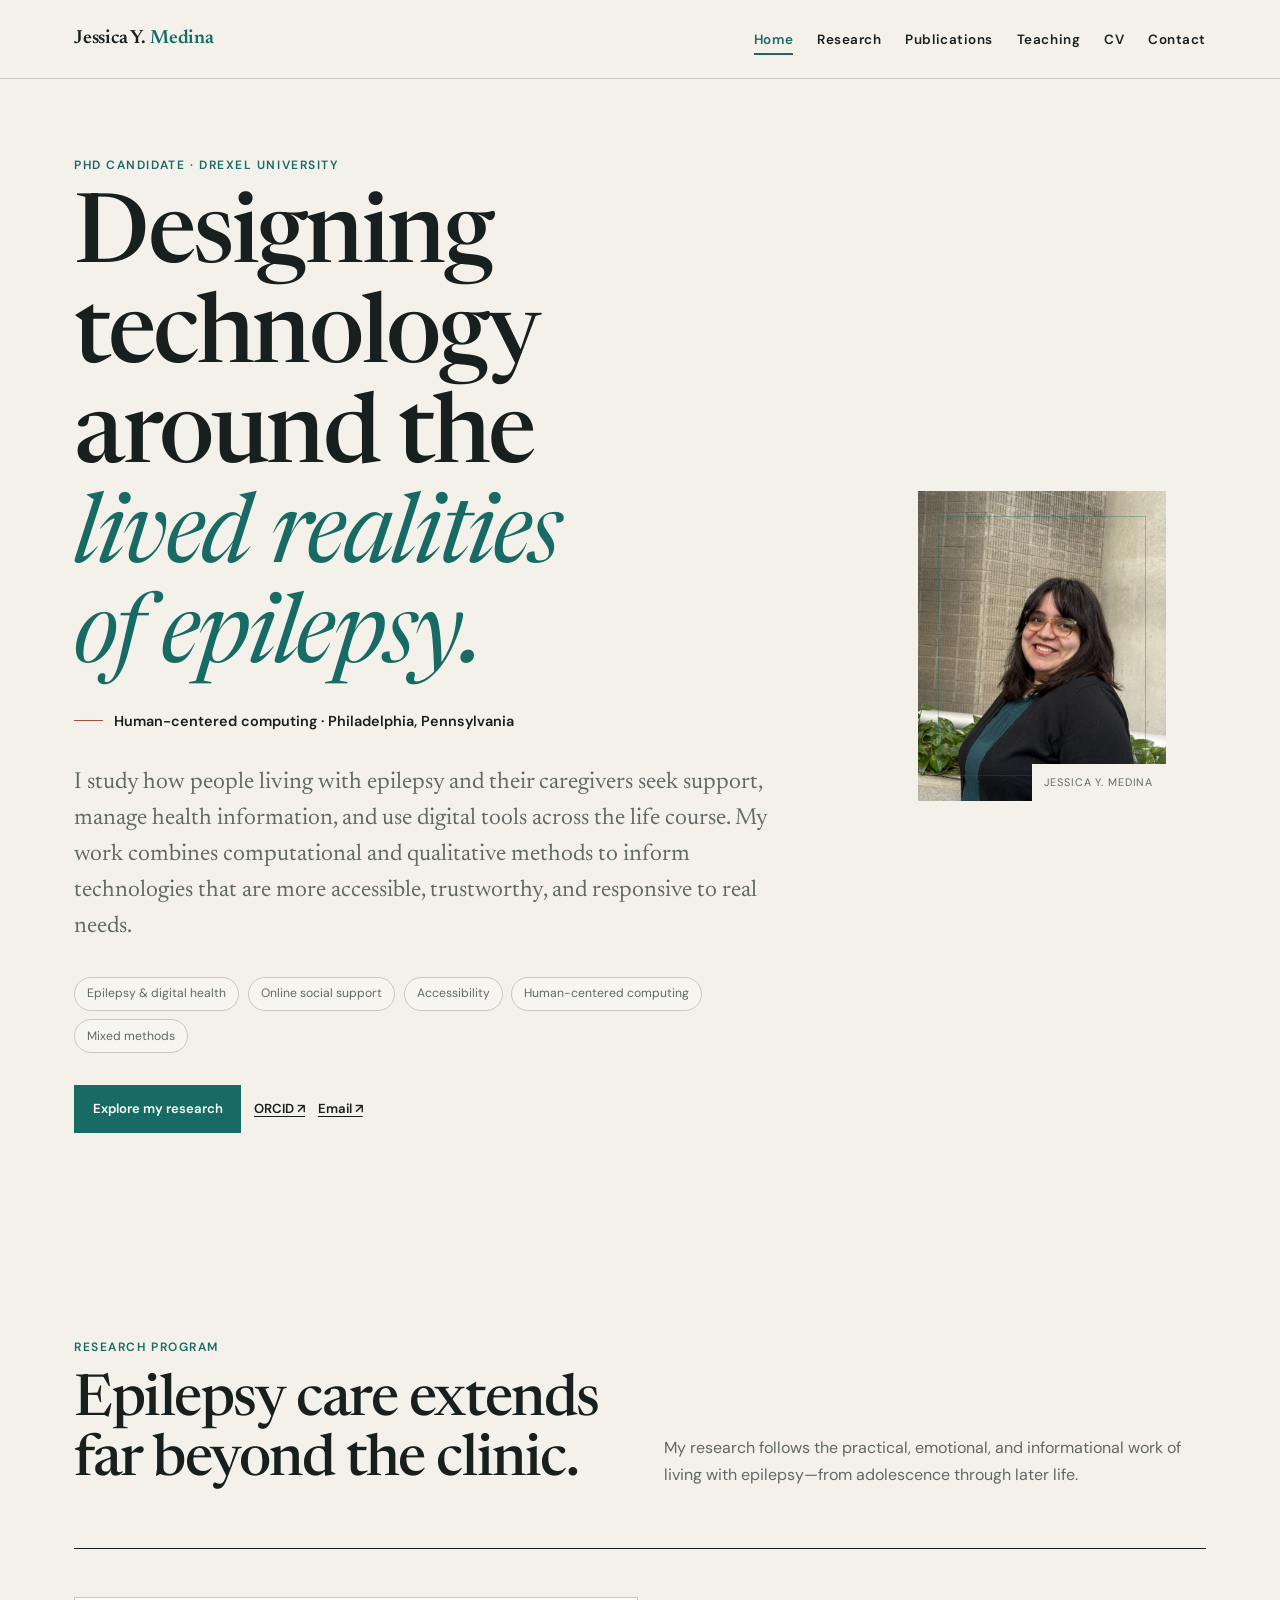
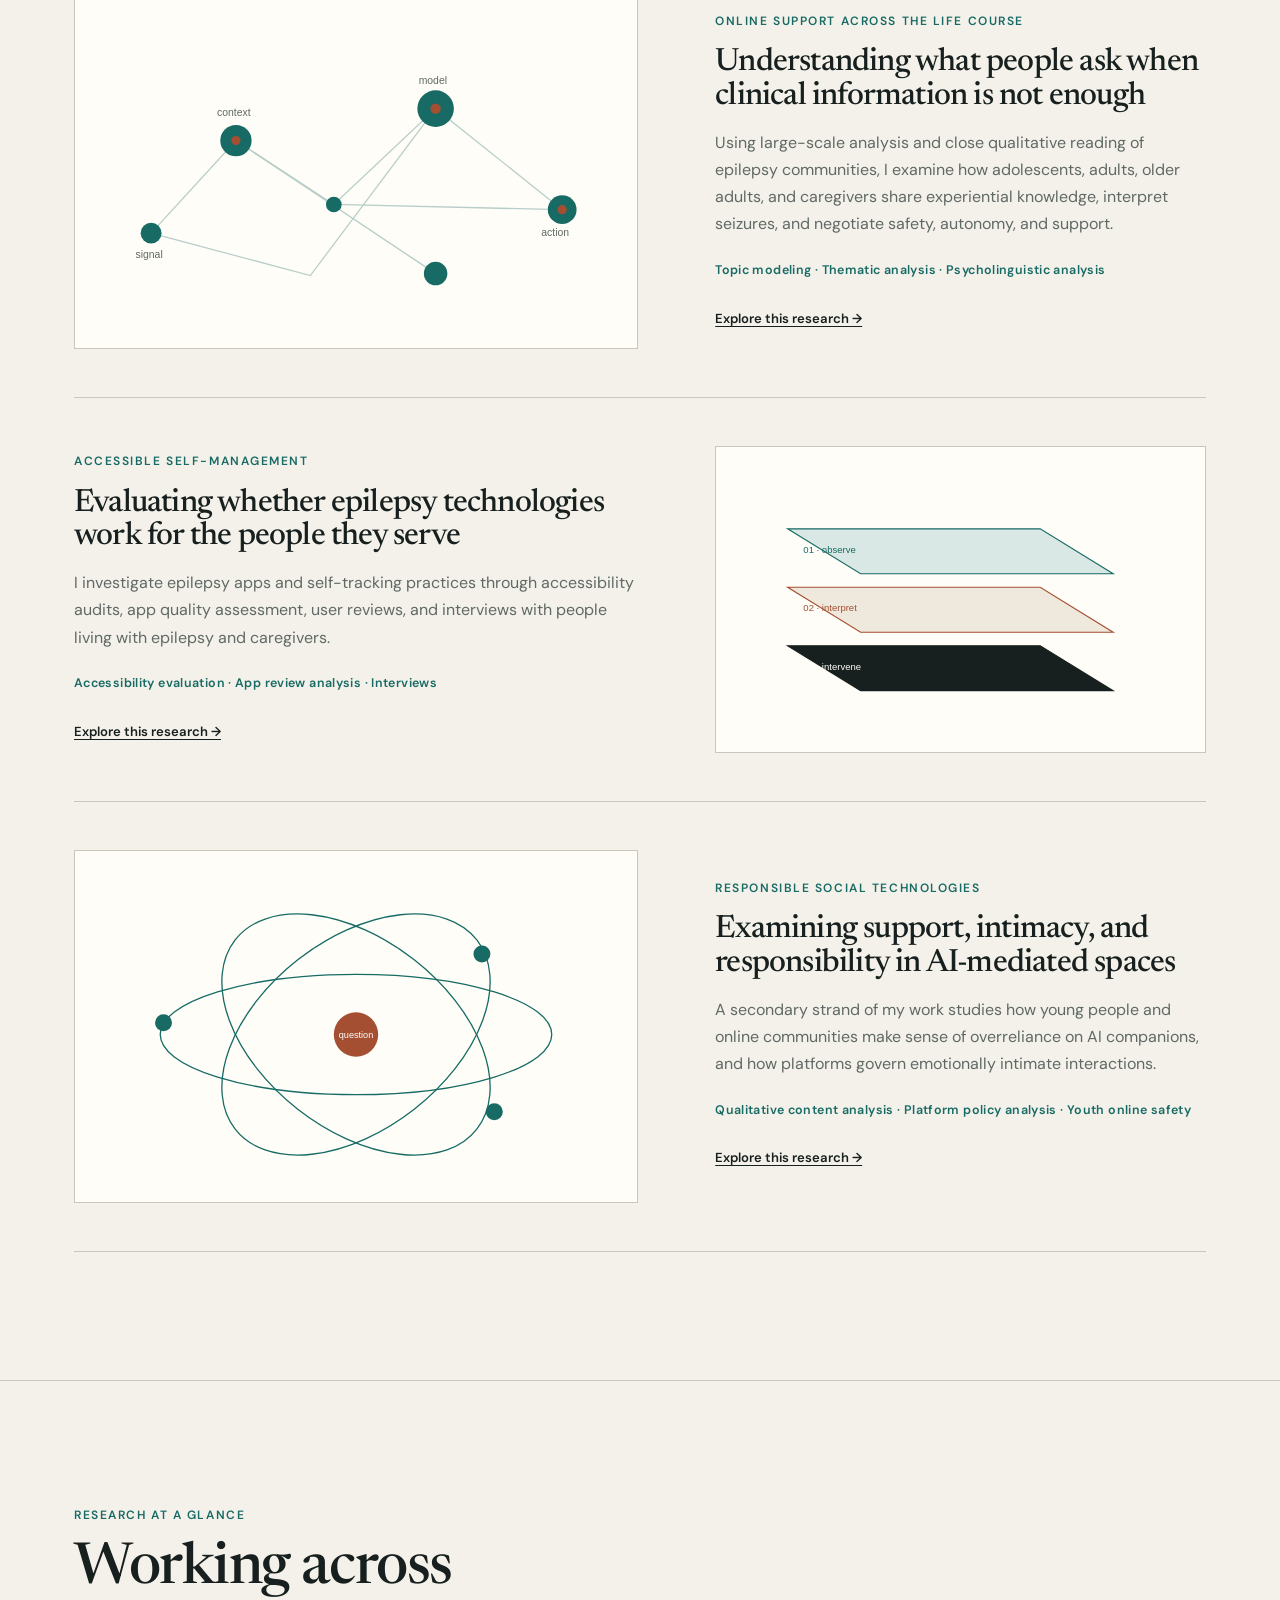
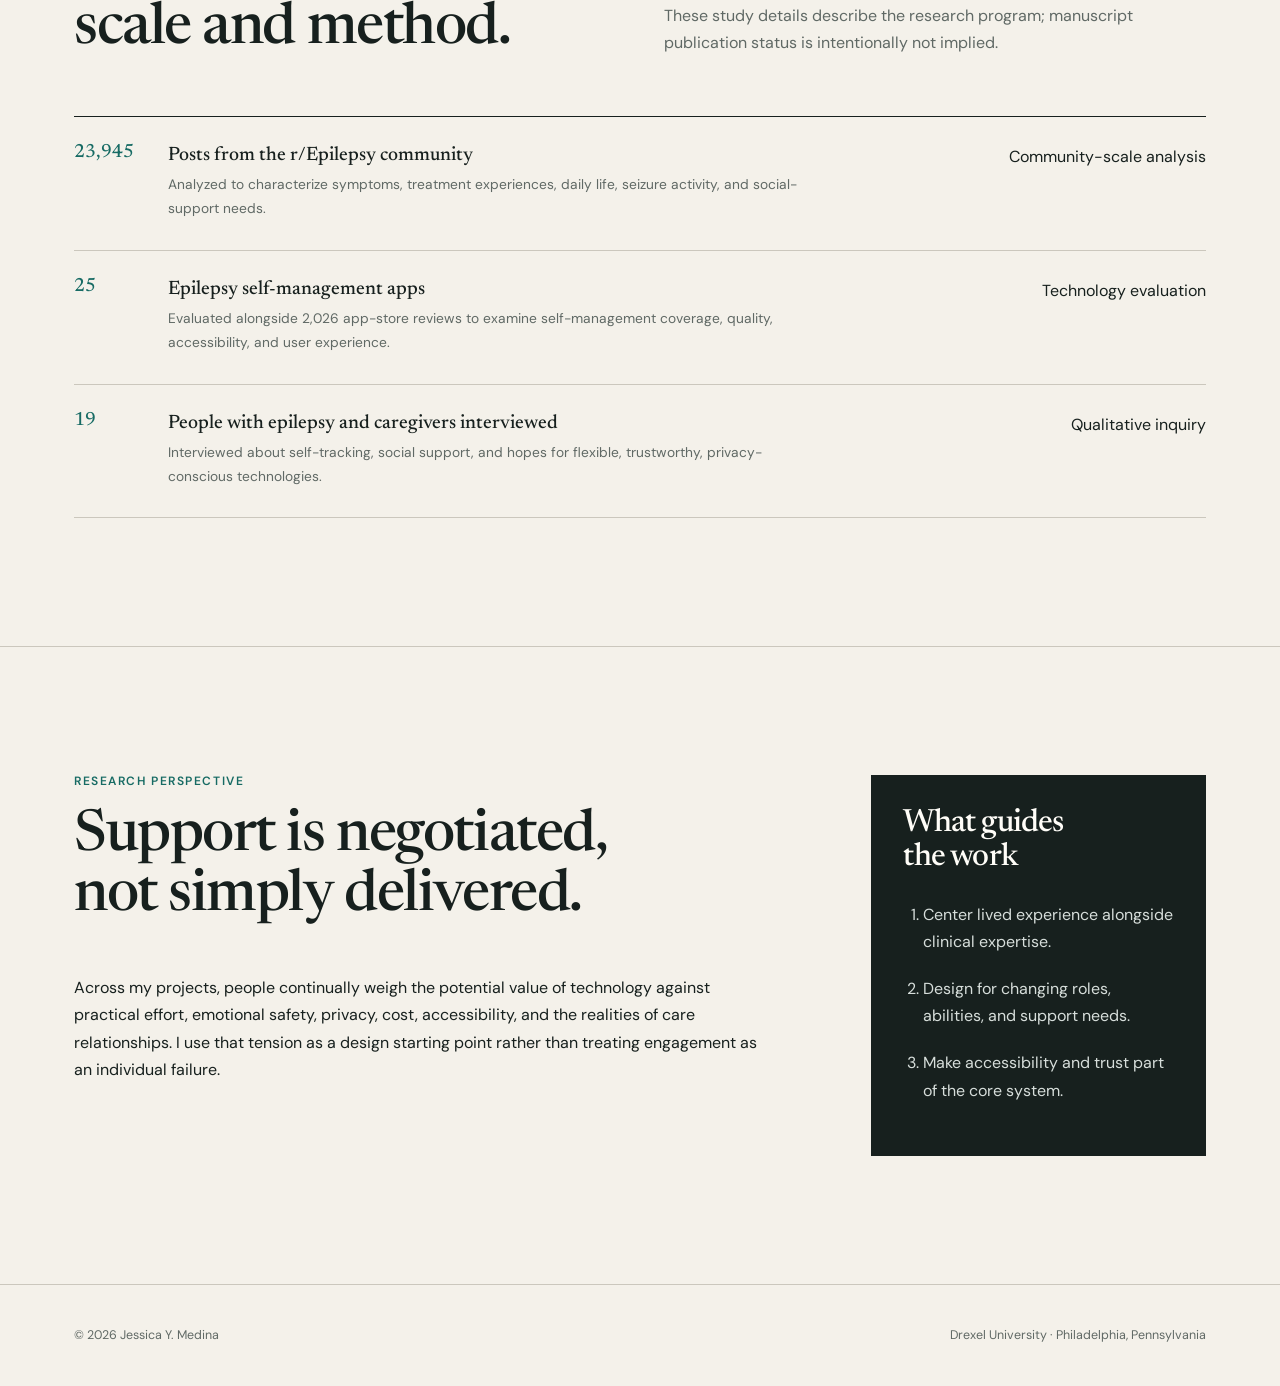
==== commit d3660f29: "Updates" ====
--- a/index.html
+++ b/index.html
@@ -1,6 +1,6 @@
 <!doctype html><html lang="en"><head><meta charset="utf-8"><meta name="viewport" content="width=device-width,initial-scale=1"><meta name="description" content="Jessica Y. Medina is a Drexel University researcher studying accessible, human-centered technologies for people living with epilepsy."><title>Jessica Y. Medina — Human-Centered Computing Researcher</title><link rel="stylesheet" href="assets/css/styles.css"></head><body>
 <a class="skip-link" href="#main">Skip to content</a><header class="site-header"><nav class="nav-wrap" aria-label="Primary"><a class="brand" href="index.html">Jessica Y. <span>Medina</span></a><button class="menu-toggle" aria-expanded="false" aria-controls="nav-links">Menu</button><ul class="nav-links" id="nav-links"><li><a href="index.html" aria-current="page">Home</a></li><li><a href="research.html">Research</a></li><li><a href="publications.html">Publications</a></li><li><a href="teaching.html">Teaching</a></li><li><a href="cv.html">CV</a></li><li><a href="contact.html">Contact</a></li></ul></nav></header>
-<main id="main"><section class="container hero"><div class="hero-copy"><span class="label">PhD Student · Drexel University</span><h1>Designing technology around the <em>lived realities of epilepsy.</em></h1><div class="affiliation"><i></i><span>Human-centered computing · Philadelphia, Pennsylvania</span></div><p class="hero-lead">I study how people living with epilepsy and their caregivers seek support, manage health information, and use digital tools across the life course. My work combines computational and qualitative methods to inform technologies that are more accessible, trustworthy, and responsive to real needs.</p><div class="tags"><span class="tag">Epilepsy & digital health</span><span class="tag">Online social support</span><span class="tag">Accessibility</span><span class="tag">Human-centered computing</span><span class="tag">Mixed methods</span></div><div class="actions"><a class="button primary" href="research.html">Explore my research</a><a class="text-link" href="https://orcid.org/0000-0003-3420-7424">ORCID ↗</a><a class="text-link" href="mailto:jym29@drexel.edu">Email ↗</a></div></div>
+<main id="main"><section class="container hero"><div class="hero-copy"><span class="label">PhD Candidate · Drexel University</span><h1>Designing technology around the <em>lived realities of epilepsy.</em></h1><div class="affiliation"><i></i><span>Human-centered computing · Philadelphia, Pennsylvania</span></div><p class="hero-lead">I study how people living with epilepsy and their caregivers seek support, manage health information, and use digital tools across the life course. My work combines computational and qualitative methods to inform technologies that are more accessible, trustworthy, and responsive to real needs.</p><div class="tags"><span class="tag">Epilepsy & digital health</span><span class="tag">Online social support</span><span class="tag">Accessibility</span><span class="tag">Human-centered computing</span><span class="tag">Mixed methods</span></div><div class="actions"><a class="button primary" href="research.html">Explore my research</a><a class="text-link" href="https://orcid.org/0000-0003-3420-7424">ORCID ↗</a><a class="text-link" href="mailto:jym29@drexel.edu">Email ↗</a></div></div>
 <figure class="portrait"><img src="assets/img/jessica-medina.jpeg" alt="Jessica Y. Medina smiling in an indoor garden setting"><figcaption class="portrait-note">Jessica Y. Medina</figcaption></figure></section>
 <section class="section"><div class="container"><div class="section-head"><div><span class="label">Research program</span><h2>Epilepsy care extends far beyond the clinic.</h2></div><p>My research follows the practical, emotional, and informational work of living with epilepsy—from adolescence through later life.</p></div><div class="project-list">
 <article class="project-row"><div class="figure"><img src="assets/img/figure-network.svg" alt="Network diagram representing connections among people, context, information, and support"></div><div class="project-copy"><span class="label">Online support across the life course</span><h3>Understanding what people ask when clinical information is not enough</h3><p>Using large-scale analysis and close qualitative reading of epilepsy communities, I examine how adolescents, adults, older adults, and caregivers share experiential knowledge, interpret seizures, and negotiate safety, autonomy, and support.</p><div class="methods">Topic modeling · Thematic analysis · Psycholinguistic analysis</div><a class="text-link" href="research.html#support">Explore this research →</a></div></article>
--- a/assets/css/styles.css
+++ b/assets/css/styles.css
@@ -48,9 +48,11 @@
 .nav-links a[aria-current="page"] { color: var(--teal); border-bottom: 2px solid var(--teal); padding-bottom: .3rem; }
 .menu-toggle { display: none; border: 0; background: none; color: inherit; font: 600 .85rem var(--sans); padding: .6rem; }
 .container { max-width: var(--content); margin: auto; padding-inline: 1.5rem; }
-.page-intro { padding-block: clamp(5rem, 11vw, 9rem) clamp(4rem, 8vw, 7rem); border-bottom: 1px solid var(--line); }
-.page-intro h1 { max-width: 900px; margin-bottom: 1.6rem; }
-.page-intro p { font: 400 clamp(1.2rem, 2.3vw, 1.55rem)/1.55 var(--serif); color: var(--muted); }
+.page-intro { padding-block: clamp(3.75rem, 7vw, 6.5rem) clamp(3rem, 5vw, 4.5rem); border-bottom: 1px solid var(--line); }
+.page-intro h1 { max-width: 800px; margin-bottom: 1.25rem; font-size: clamp(2.75rem, 5vw, 4.5rem); }
+.page-intro p { font: 400 clamp(1.1rem, 1.8vw, 1.35rem)/1.55 var(--serif); color: var(--muted); }
+.publications-intro { padding-block: clamp(2.5rem, 4vw, 3.75rem); }
+.publications-intro h1 { margin: 0; color: var(--teal); font: 600 clamp(1rem, 1.5vw, 1.25rem)/1.2 var(--sans); letter-spacing: .13em; text-transform: uppercase; }
 .label { display: block; margin-bottom: 1.2rem; color: var(--teal); font-size: .75rem; line-height: 1; letter-spacing: .13em; text-transform: uppercase; font-weight: 600; }
 .hero { min-height: calc(100vh - 79px); display: grid; grid-template-columns: 1.5fr .7fr; gap: clamp(3rem, 8vw, 8rem); align-items: center; padding-block: 5rem; }
 .hero h1 { margin-bottom: 1.2rem; }
@@ -164,7 +166,8 @@
 
 @media (max-width: 520px) {
   h1 { font-size: 3rem; }
-  .page-intro { padding-top: 4rem; }
+  .page-intro { padding-top: 3.25rem; }
+  .page-intro h1 { font-size: 2.75rem; }
   .project-details { grid-template-columns: 1fr; }
   .news-item, .cv-block { grid-template-columns: 1fr; gap: .5rem; }
   .footer-wrap { flex-direction: column; gap: .5rem; }
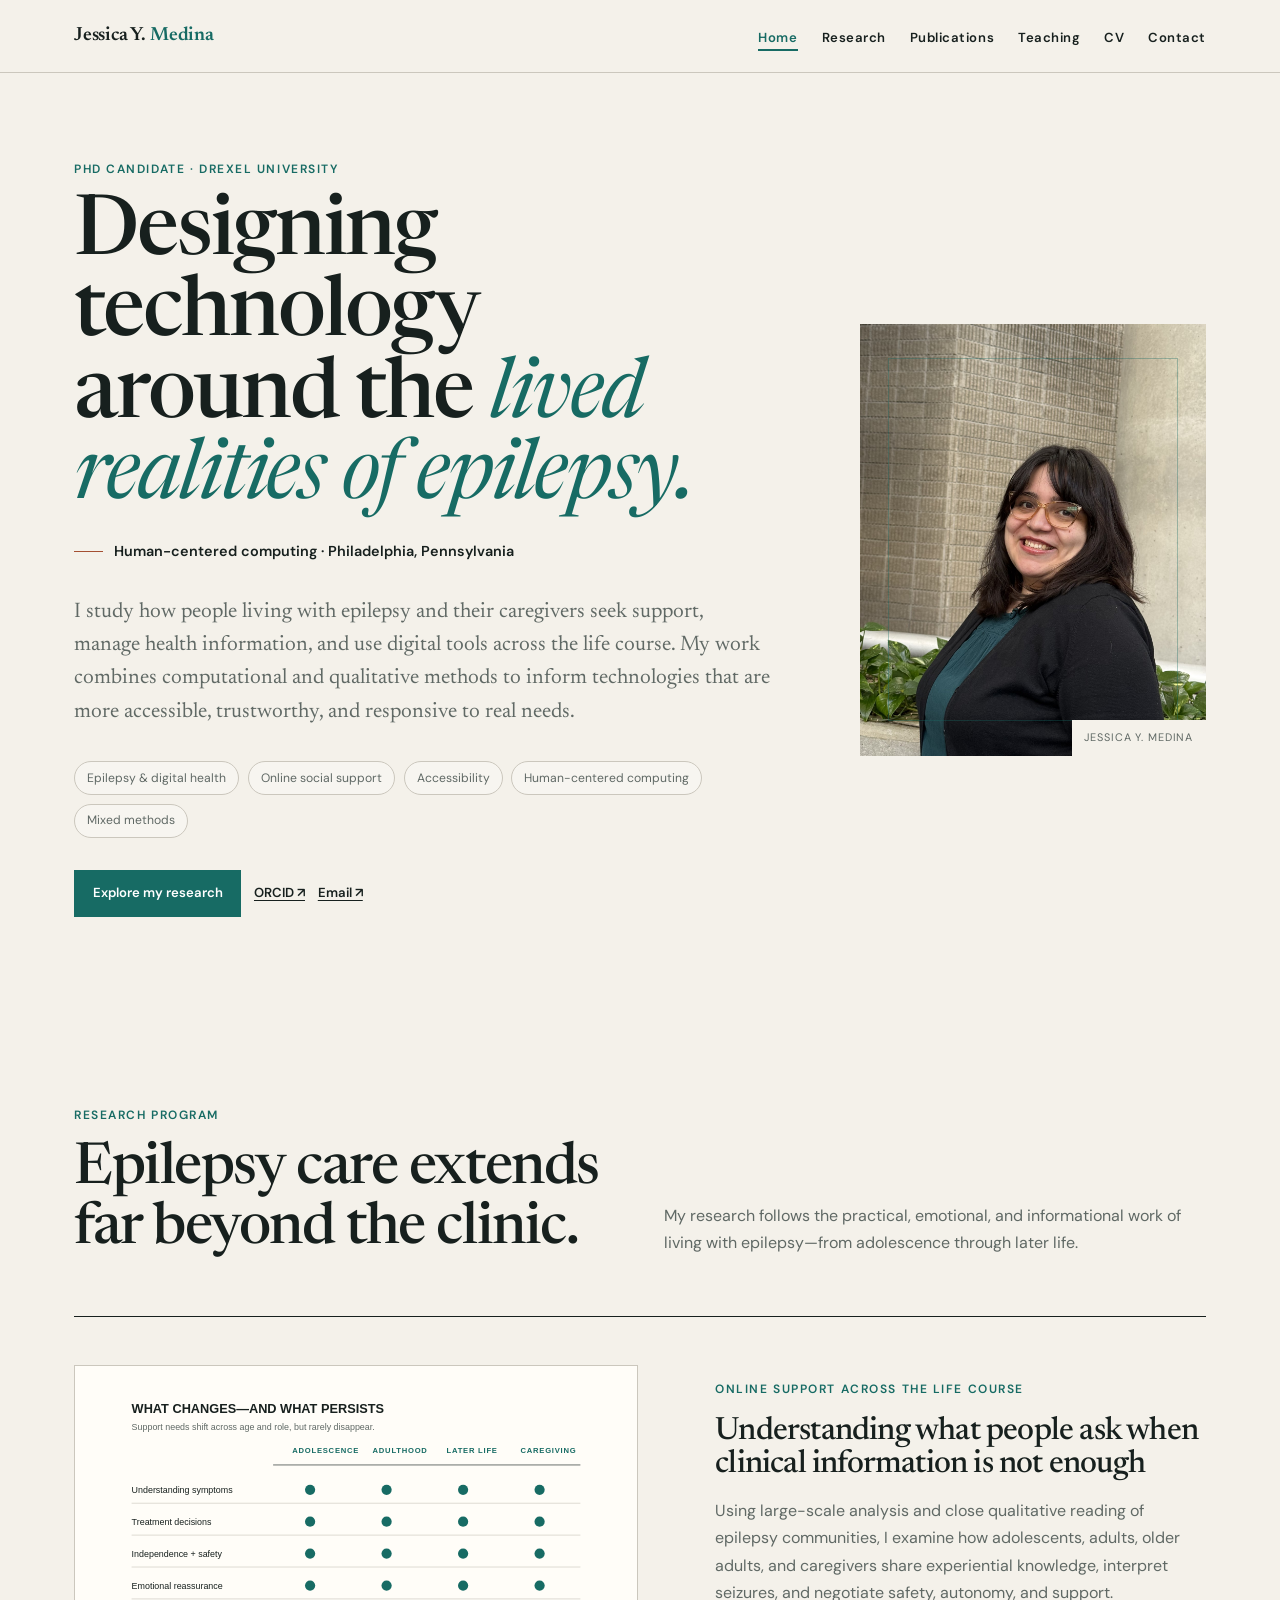
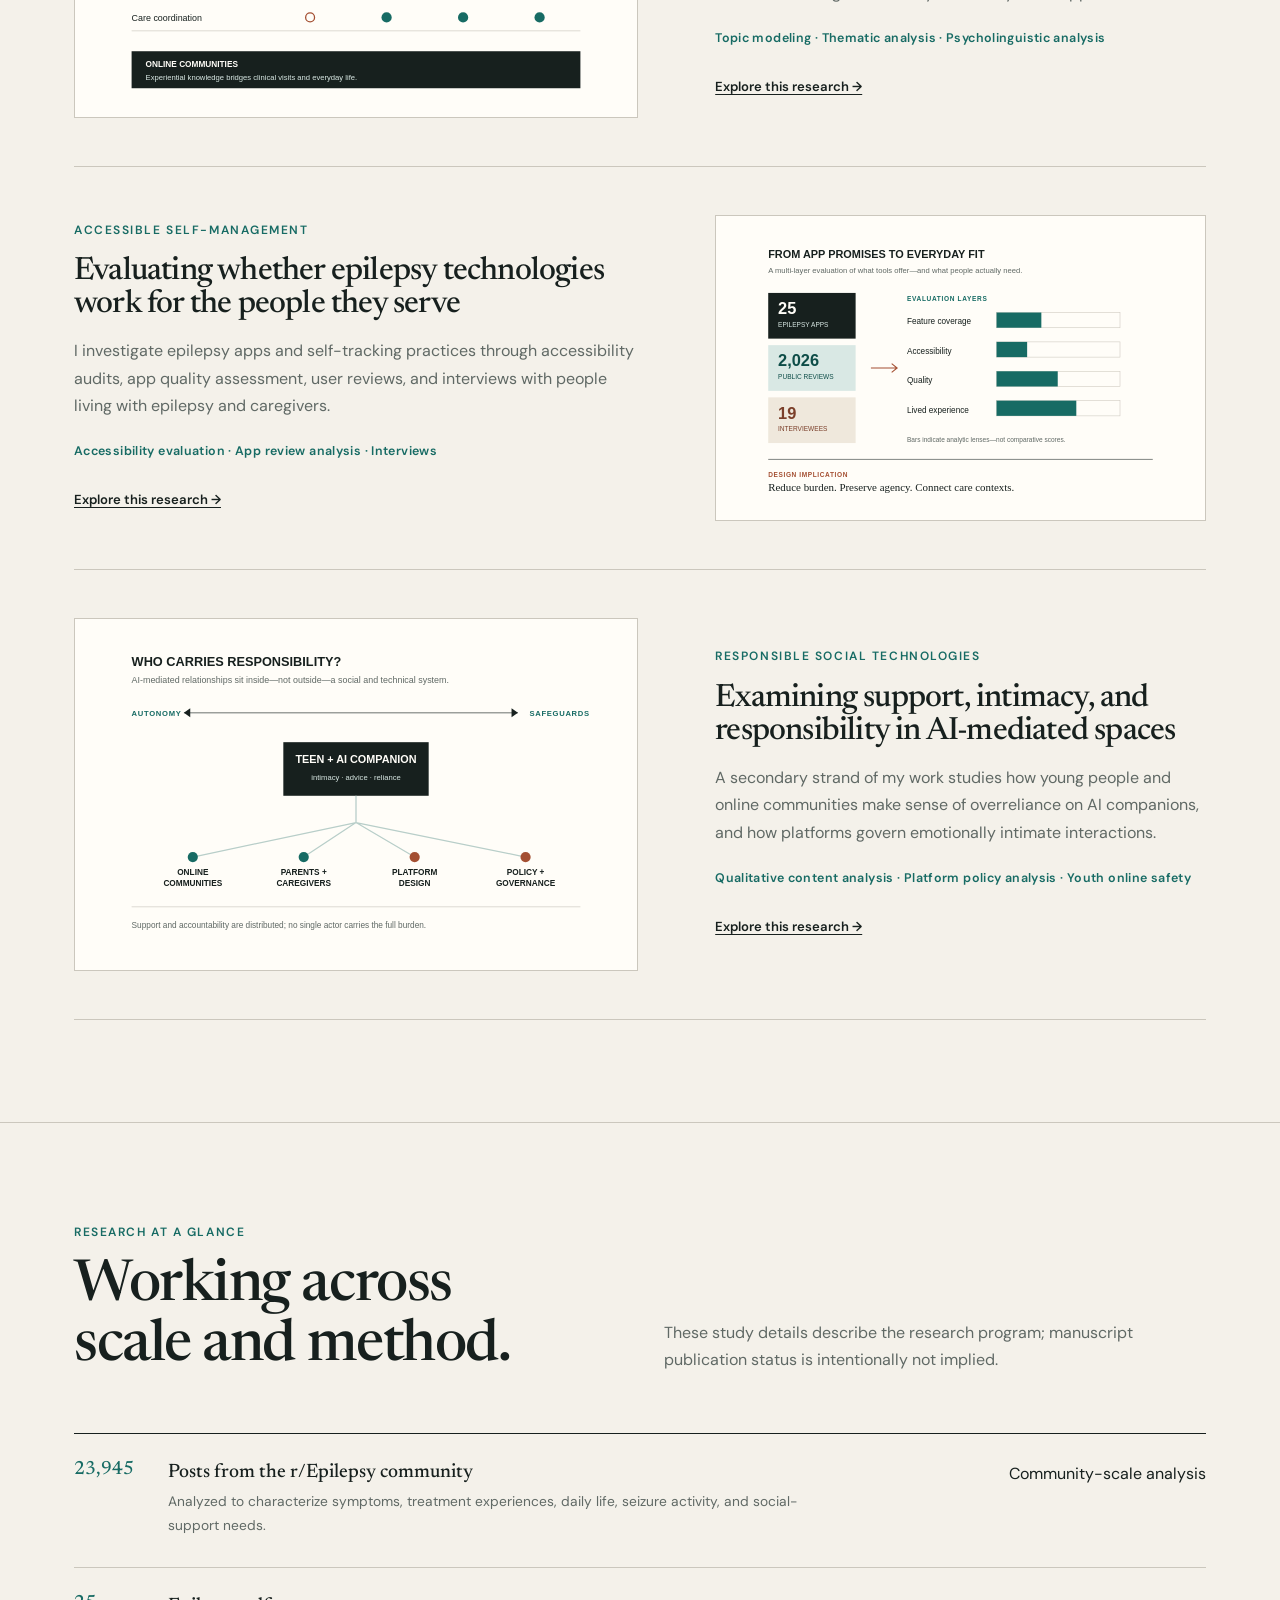
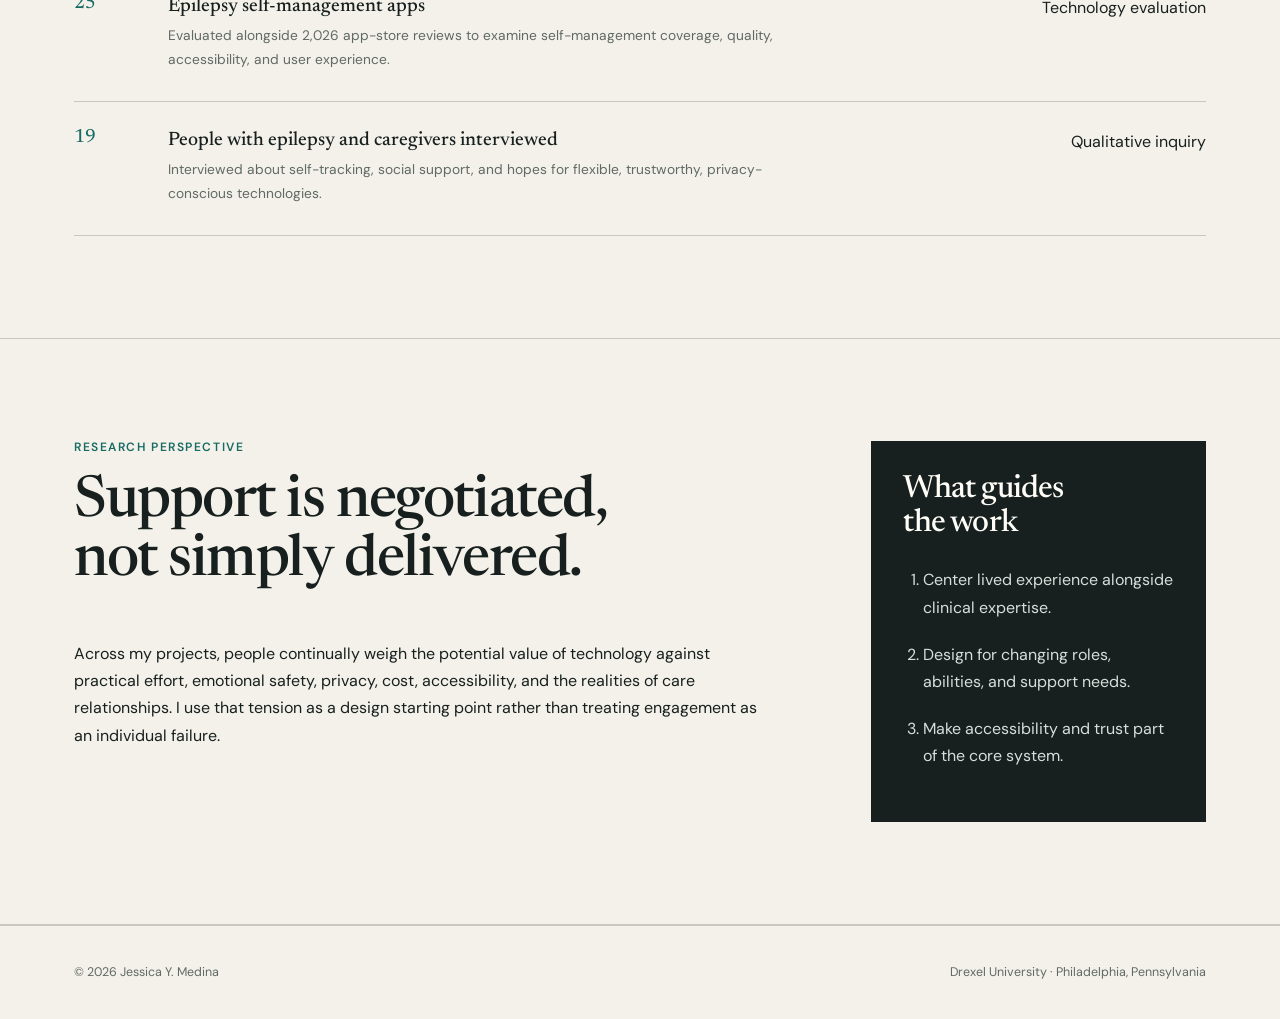
==== commit 842a8384: "more changes" ====
--- a/index.html
+++ b/index.html
@@ -3,9 +3,9 @@
 <main id="main"><section class="container hero"><div class="hero-copy"><span class="label">PhD Candidate · Drexel University</span><h1>Designing technology around the <em>lived realities of epilepsy.</em></h1><div class="affiliation"><i></i><span>Human-centered computing · Philadelphia, Pennsylvania</span></div><p class="hero-lead">I study how people living with epilepsy and their caregivers seek support, manage health information, and use digital tools across the life course. My work combines computational and qualitative methods to inform technologies that are more accessible, trustworthy, and responsive to real needs.</p><div class="tags"><span class="tag">Epilepsy & digital health</span><span class="tag">Online social support</span><span class="tag">Accessibility</span><span class="tag">Human-centered computing</span><span class="tag">Mixed methods</span></div><div class="actions"><a class="button primary" href="research.html">Explore my research</a><a class="text-link" href="https://orcid.org/0000-0003-3420-7424">ORCID ↗</a><a class="text-link" href="mailto:jym29@drexel.edu">Email ↗</a></div></div>
 <figure class="portrait"><img src="assets/img/jessica-medina.jpeg" alt="Jessica Y. Medina smiling in an indoor garden setting"><figcaption class="portrait-note">Jessica Y. Medina</figcaption></figure></section>
 <section class="section"><div class="container"><div class="section-head"><div><span class="label">Research program</span><h2>Epilepsy care extends far beyond the clinic.</h2></div><p>My research follows the practical, emotional, and informational work of living with epilepsy—from adolescence through later life.</p></div><div class="project-list">
-<article class="project-row"><div class="figure"><img src="assets/img/figure-network.svg" alt="Network diagram representing connections among people, context, information, and support"></div><div class="project-copy"><span class="label">Online support across the life course</span><h3>Understanding what people ask when clinical information is not enough</h3><p>Using large-scale analysis and close qualitative reading of epilepsy communities, I examine how adolescents, adults, older adults, and caregivers share experiential knowledge, interpret seizures, and negotiate safety, autonomy, and support.</p><div class="methods">Topic modeling · Thematic analysis · Psycholinguistic analysis</div><a class="text-link" href="research.html#support">Explore this research →</a></div></article>
-<article class="project-row"><div class="figure"><img src="assets/img/figure-layers.svg" alt="Layered diagram representing self-management, accessibility, and lived experience"></div><div class="project-copy"><span class="label">Accessible self-management</span><h3>Evaluating whether epilepsy technologies work for the people they serve</h3><p>I investigate epilepsy apps and self-tracking practices through accessibility audits, app quality assessment, user reviews, and interviews with people living with epilepsy and caregivers.</p><div class="methods">Accessibility evaluation · App review analysis · Interviews</div><a class="text-link" href="research.html#technology">Explore this research →</a></div></article>
-<article class="project-row"><div class="figure"><img src="assets/img/figure-orbits.svg" alt="Intersecting trajectories representing people, platforms, and governance"></div><div class="project-copy"><span class="label">Responsible social technologies</span><h3>Examining support, intimacy, and responsibility in AI-mediated spaces</h3><p>A secondary strand of my work studies how young people and online communities make sense of overreliance on AI companions, and how platforms govern emotionally intimate interactions.</p><div class="methods">Qualitative content analysis · Platform policy analysis · Youth online safety</div><a class="text-link" href="research.html#ai">Explore this research →</a></div></article>
+<article class="project-row"><div class="figure"><img src="assets/img/epilepsy-support-map.svg" alt="Network diagram representing connections among people, context, information, and support"></div><div class="project-copy"><span class="label">Online support across the life course</span><h3>Understanding what people ask when clinical information is not enough</h3><p>Using large-scale analysis and close qualitative reading of epilepsy communities, I examine how adolescents, adults, older adults, and caregivers share experiential knowledge, interpret seizures, and negotiate safety, autonomy, and support.</p><div class="methods">Topic modeling · Thematic analysis · Psycholinguistic analysis</div><a class="text-link" href="research.html#support">Explore this research →</a></div></article>
+<article class="project-row"><div class="figure"><img src="assets/img/epilepsy-app-evaluation.svg" alt="Layered diagram representing self-management, accessibility, and lived experience"></div><div class="project-copy"><span class="label">Accessible self-management</span><h3>Evaluating whether epilepsy technologies work for the people they serve</h3><p>I investigate epilepsy apps and self-tracking practices through accessibility audits, app quality assessment, user reviews, and interviews with people living with epilepsy and caregivers.</p><div class="methods">Accessibility evaluation · App review analysis · Interviews</div><a class="text-link" href="research.html#technology">Explore this research →</a></div></article>
+<article class="project-row"><div class="figure"><img src="assets/img/ai-responsibility-ecosystem.svg" alt="Intersecting trajectories representing people, platforms, and governance"></div><div class="project-copy"><span class="label">Responsible social technologies</span><h3>Examining support, intimacy, and responsibility in AI-mediated spaces</h3><p>A secondary strand of my work studies how young people and online communities make sense of overreliance on AI companions, and how platforms govern emotionally intimate interactions.</p><div class="methods">Qualitative content analysis · Platform policy analysis · Youth online safety</div><a class="text-link" href="research.html#ai">Explore this research →</a></div></article>
 </div></div></section>
 <section class="section"><div class="container"><div class="section-head"><div><span class="label">Research at a glance</span><h2>Working across scale and method.</h2></div><p>These study details describe the research program; manuscript publication status is intentionally not implied.</p></div><div class="pub-list">
 <article class="pub"><div class="pub-year">23,945</div><div><div class="pub-title">Posts from the r/Epilepsy community</div><p class="pub-description">Analyzed to characterize symptoms, treatment experiences, daily life, seizure activity, and social-support needs.</p></div><div class="pub-links"><span>Community-scale analysis</span></div></article>
--- a/assets/css/styles.css
+++ b/assets/css/styles.css
@@ -14,11 +14,16 @@
   --serif: "Newsreader", Georgia, serif;
   --sans: "DM Sans", Arial, sans-serif;
   --content: 1180px;
+  --reading: 720px;
   --ease: cubic-bezier(.16,1,.3,1);
 }
 
 * { box-sizing: border-box; }
 html { scroll-behavior: smooth; }
+html { scrollbar-color: var(--teal) var(--paper-deep); scrollbar-width: thin; }
+::-webkit-scrollbar { width: 10px; }
+::-webkit-scrollbar-track { background: var(--paper-deep); }
+::-webkit-scrollbar-thumb { background: var(--teal); border: 3px solid var(--paper-deep); border-radius: 999px; }
 body {
   margin: 0;
   color: var(--ink);
@@ -39,25 +44,27 @@
 p { max-width: 70ch; }
 .skip-link { position: fixed; left: 1rem; top: -5rem; z-index: 100; padding: .75rem 1rem; background: var(--ink); color: #fff; }
 .skip-link:focus { top: 1rem; }
-.site-header { border-bottom: 1px solid var(--line); background: rgba(244,241,234,.94); position: sticky; top: 0; z-index: 50; }
-.nav-wrap { max-width: var(--content); min-height: 78px; margin: auto; padding: 0 1.5rem; display: flex; align-items: center; justify-content: space-between; gap: 2rem; }
+.site-header { border-bottom: 1px solid var(--line); background: rgba(244,241,234,.97); position: sticky; top: 0; z-index: 50; }
+.nav-wrap { max-width: var(--content); min-height: 72px; margin: auto; padding: 0 1.5rem; display: flex; align-items: center; justify-content: space-between; gap: 2rem; }
 .brand { font: 600 1.2rem/1 var(--serif); text-decoration: none; letter-spacing: -.01em; }
 .brand span { color: var(--teal); }
 .nav-links { display: flex; align-items: center; gap: 1.5rem; list-style: none; padding: 0; margin: 0; }
-.nav-links a { font-size: .84rem; font-weight: 600; text-decoration: none; letter-spacing: .04em; }
-.nav-links a[aria-current="page"] { color: var(--teal); border-bottom: 2px solid var(--teal); padding-bottom: .3rem; }
-.menu-toggle { display: none; border: 0; background: none; color: inherit; font: 600 .85rem var(--sans); padding: .6rem; }
+.nav-links a { position: relative; padding-block: .55rem; font-size: .82rem; font-weight: 600; text-decoration: none; letter-spacing: .04em; }
+.nav-links a::after { content: ""; position: absolute; inset: auto 0 .2rem; height: 2px; background: var(--teal); transform: scaleX(0); transform-origin: right; transition: transform .25s var(--ease); }
+.nav-links a:hover::after, .nav-links a[aria-current="page"]::after { transform: scaleX(1); transform-origin: left; }
+.nav-links a[aria-current="page"] { color: var(--teal); }
+.menu-toggle { display: none; min-width: 44px; min-height: 44px; border: 0; background: none; color: inherit; font: 600 .85rem var(--sans); padding: .6rem; }
 .container { max-width: var(--content); margin: auto; padding-inline: 1.5rem; }
-.page-intro { padding-block: clamp(3.75rem, 7vw, 6.5rem) clamp(3rem, 5vw, 4.5rem); border-bottom: 1px solid var(--line); }
-.page-intro h1 { max-width: 800px; margin-bottom: 1.25rem; font-size: clamp(2.75rem, 5vw, 4.5rem); }
+.page-intro { padding-block: clamp(3.25rem, 6vw, 5.5rem) clamp(2.75rem, 4.5vw, 4rem); border-bottom: 1px solid var(--line); }
+.page-intro h1 { max-width: 760px; margin-bottom: 1.1rem; font-size: clamp(2.65rem, 4.5vw, 4.1rem); }
 .page-intro p { font: 400 clamp(1.1rem, 1.8vw, 1.35rem)/1.55 var(--serif); color: var(--muted); }
 .publications-intro { padding-block: clamp(2.5rem, 4vw, 3.75rem); }
-.publications-intro h1 { margin: 0; color: var(--teal); font: 600 clamp(1rem, 1.5vw, 1.25rem)/1.2 var(--sans); letter-spacing: .13em; text-transform: uppercase; }
+.publications-intro h1 { margin: 0; color: var(--teal); font-family: var(--sans); font-size: clamp(1rem, 1.5vw, 1.25rem); font-weight: 600; line-height: 1.2; letter-spacing: .13em; text-transform: uppercase; }
 .label { display: block; margin-bottom: 1.2rem; color: var(--teal); font-size: .75rem; line-height: 1; letter-spacing: .13em; text-transform: uppercase; font-weight: 600; }
-.hero { min-height: calc(100vh - 79px); display: grid; grid-template-columns: 1.5fr .7fr; gap: clamp(3rem, 8vw, 8rem); align-items: center; padding-block: 5rem; }
-.hero h1 { margin-bottom: 1.2rem; }
+.hero { min-height: min(760px, calc(100vh - 72px)); display: grid; grid-template-columns: minmax(0, 1.25fr) minmax(280px, .62fr); gap: clamp(3rem, 7vw, 7rem); align-items: center; padding-block: clamp(4rem, 7vw, 6.5rem); }
+.hero h1 { max-width: 760px; margin-bottom: 1.2rem; font-size: clamp(3.4rem, 6.5vw, 5.35rem); line-height: .98; }
 .hero h1 em { color: var(--teal); font-weight: 400; }
-.hero-lead { font: 400 clamp(1.15rem, 2vw, 1.45rem)/1.55 var(--serif); color: var(--muted); }
+.hero-lead { max-width: var(--reading); font: 400 clamp(1.08rem, 1.65vw, 1.32rem)/1.58 var(--serif); color: var(--muted); }
 .affiliation { display: flex; gap: .7rem; align-items: center; margin-bottom: 2rem; font-size: .9rem; font-weight: 600; }
 .affiliation i { width: 1.8rem; height: 1px; background: var(--rust); }
 .tags { display: flex; flex-wrap: wrap; gap: .55rem; margin-block: 2rem; }
@@ -68,20 +75,21 @@
 .button.primary { background: var(--teal); color: #fff; border-color: var(--teal); }
 .button.primary:hover { background: var(--teal-dark); }
 .text-link { font-size: .82rem; font-weight: 600; }
-.portrait { position: relative; aspect-ratio: 4/5; background: var(--teal-wash); overflow: hidden; }
+.portrait { position: relative; width: min(100%, 390px); justify-self: end; aspect-ratio: 4/5; margin: 0; background: var(--teal-wash); overflow: hidden; }
 .portrait > img { width: 100%; height: 100%; object-fit: cover; object-position: 58% 28%; }
 .portrait::before { content: ""; position: absolute; inset: 8%; border: 1px solid rgba(23,107,100,.34); }
 .portrait-figure { width: 100%; height: 100%; }
 .portrait-note { position: absolute; inset: auto 0 0 auto; padding: .55rem .8rem; background: var(--paper); color: var(--muted); font-size: .68rem; letter-spacing: .08em; text-transform: uppercase; }
-.section { padding-block: clamp(5rem, 10vw, 8rem); border-bottom: 1px solid var(--line); }
+.section { padding-block: clamp(4.5rem, 8vw, 6.75rem); border-bottom: 1px solid var(--line); }
 .section-head { display: grid; grid-template-columns: 1fr 1fr; gap: 3rem; align-items: end; margin-bottom: 3.5rem; }
 .section-head h2 { margin-bottom: 0; }
 .section-head p { margin-bottom: .2rem; color: var(--muted); justify-self: end; }
 .project-list { border-top: 1px solid var(--ink); }
 .project-row { display: grid; grid-template-columns: 1.15fr 1fr; gap: clamp(2rem, 6vw, 6rem); padding-block: 3rem; border-bottom: 1px solid var(--line); align-items: center; }
 .project-row:nth-child(even) .figure { order: 2; }
-.figure { aspect-ratio: 16/10; background: var(--white); border: 1px solid var(--line); padding: 1.25rem; overflow: hidden; }
-.figure svg { width: 100%; height: 100%; }
+.figure { aspect-ratio: 16/10; background: var(--white); border: 1px solid var(--line); padding: 1rem; overflow: hidden; }
+.figure img, .figure svg { width: 100%; height: 100%; object-fit: contain; transition: transform .45s var(--ease); }
+.project-row:hover .figure img { transform: scale(1.018); }
 .project-copy h3 { margin-bottom: 1rem; }
 .project-copy p { color: var(--muted); }
 .methods { margin: 1.4rem 0; color: var(--teal); font-size: .78rem; font-weight: 600; letter-spacing: .03em; }
@@ -104,21 +112,22 @@
 .questions h2 { font-size: 2rem; }
 .questions ol { padding-left: 1.2rem; margin: 0; }
 .questions li { margin-bottom: 1.25rem; color: #d7dedb; }
-.deep-project { display: grid; grid-template-columns: .7fr 1.3fr; gap: 4rem; padding-block: 5rem; border-top: 1px solid var(--line); }
+.deep-project { display: grid; grid-template-columns: minmax(240px, .62fr) minmax(0, 1.38fr); gap: clamp(3rem, 6vw, 5rem); padding-block: clamp(4rem, 7vw, 5.5rem); border-top: 1px solid var(--line); }
 .deep-project .project-sticky { align-self: start; position: sticky; top: 110px; }
 .project-body .figure { margin-bottom: 2.5rem; }
 .project-details { display: grid; grid-template-columns: 1fr 1fr; gap: 2rem; }
 .project-details h3 { font-size: 1.2rem; margin-bottom: .6rem; }
 .project-details p { font-size: .9rem; color: var(--muted); }
 .link-row { display: flex; flex-wrap: wrap; gap: 1rem; margin-top: 1.5rem; }
-.filters { display: flex; flex-wrap: wrap; gap: .6rem; margin-bottom: 2.5rem; }
-.filter-btn { border: 1px solid var(--line); background: transparent; color: var(--muted); border-radius: 999px; padding: .55rem 1rem; font: 600 .76rem var(--sans); cursor: pointer; }
+.filters { display: flex; flex-wrap: wrap; gap: .6rem; margin-bottom: 2.75rem; }
+.filter-btn { min-height: 44px; border: 1px solid var(--line); background: transparent; color: var(--muted); border-radius: 999px; padding: .6rem 1rem; font: 600 .76rem var(--sans); cursor: pointer; transition: background .2s, color .2s, border-color .2s; }
 .filter-btn.active, .filter-btn:hover { background: var(--ink); border-color: var(--ink); color: var(--white); }
-.year-group { margin-bottom: 4.5rem; }
+.year-group { margin-bottom: 4rem; }
 .year-group > h2 { padding-bottom: 1rem; margin-bottom: 0; border-bottom: 1px solid var(--ink); font-size: 2.5rem; }
-.publication-card { display: grid; grid-template-columns: 130px 1fr; gap: 2rem; padding-block: 2rem; border-bottom: 1px solid var(--line); }
-.pub-thumb { aspect-ratio: 1; background: var(--teal-wash); padding: .65rem; }
-.pub-thumb svg { width: 100%; height: 100%; }
+.publication-card { display: grid; grid-template-columns: 168px minmax(0, 1fr); gap: 2rem; padding-block: 2.25rem; border-bottom: 1px solid var(--line); }
+.publication-card h3 { max-width: 30ch; margin-bottom: .65rem; font-size: clamp(1.35rem, 2.2vw, 1.8rem); line-height: 1.14; }
+.pub-thumb { width: 100%; aspect-ratio: 1; align-self: start; padding: .65rem; background: var(--white); border: 1px solid var(--line); overflow: hidden; }
+.pub-thumb img, .pub-thumb svg { width: 100%; height: 100%; object-fit: contain; }
 .publication-card[hidden], .year-group[hidden] { display: none; }
 .teaching-grid { display: grid; grid-template-columns: 1fr 2fr; gap: 4rem; }
 .course { display: grid; grid-template-columns: 90px 1fr auto; gap: 1.5rem; padding-block: 1.8rem; border-top: 1px solid var(--line); }
@@ -140,34 +149,43 @@
 .contact-links { list-style: none; padding: 0; margin: 2rem 0 0; }
 .contact-links li { border-top: 1px solid rgba(255,255,255,.25); }
 .contact-links a { display: flex; justify-content: space-between; padding: 1rem 0; text-decoration: none; }
-.site-footer { padding-block: 2.5rem; }
+.site-footer { padding-block: 2.25rem; border-top: 1px solid var(--line); }
 .footer-wrap { display: flex; justify-content: space-between; gap: 2rem; color: var(--muted); font-size: .78rem; }
 .footer-wrap p { margin: 0; }
 
 @media (max-width: 800px) {
   .menu-toggle { display: block; }
-  .nav-links { display: none; position: absolute; inset: 78px 0 auto; padding: 1.25rem 1.5rem 1.5rem; background: var(--paper); border-bottom: 1px solid var(--line); flex-direction: column; align-items: flex-start; }
+  .nav-links { display: none; position: absolute; inset: 72px 0 auto; padding: 1.1rem 1.5rem 1.5rem; background: var(--paper); border-bottom: 1px solid var(--line); flex-direction: column; align-items: stretch; gap: .35rem; }
   .nav-links.open { display: flex; }
+  .nav-links a { display: block; min-height: 44px; padding-block: .75rem; }
   .hero, .section-head, .research-overview, .deep-project, .teaching-grid, .cv-layout, .contact-layout { grid-template-columns: 1fr; }
-  .hero { padding-top: 3.5rem; }
-  .hero-copy { order: 2; }
-  .portrait { max-width: 330px; }
+  .hero { min-height: 0; padding-top: 3.25rem; }
+  .hero-copy { order: initial; }
+  .portrait { width: min(100%, 300px); justify-self: start; margin-top: .5rem; }
   .section-head p { justify-self: start; }
   .project-row { grid-template-columns: 1fr; }
   .project-row:nth-child(even) .figure { order: initial; }
   .deep-project .project-sticky { position: static; }
-  .pub, .publication-card { grid-template-columns: 1fr; }
+  .pub { grid-template-columns: 1fr; }
+  .publication-card { grid-template-columns: 132px minmax(0, 1fr); gap: 1.4rem; }
   .pub-links { justify-content: flex-start; }
-  .pub-thumb { width: 110px; }
+  .pub-thumb { width: 132px; }
   .course { grid-template-columns: 1fr; gap: .5rem; }
   .course-role { text-align: left; }
   .cv-header { align-items: start; flex-direction: column; }
 }
 
 @media (max-width: 520px) {
-  h1 { font-size: 3rem; }
+  h1 { font-size: 2.8rem; }
   .page-intro { padding-top: 3.25rem; }
-  .page-intro h1 { font-size: 2.75rem; }
+  .page-intro h1 { font-size: 2.55rem; }
+  .publications-intro h1 { font-size: 1rem; }
+  .hero h1 { font-size: 2.9rem; line-height: 1.02; }
+  .hero { gap: 2.5rem; }
+  .publication-card { grid-template-columns: 1fr; gap: 1.25rem; }
+  .publication-card h3 { font-size: 1.3rem; }
+  .pub-thumb { width: 144px; }
+  details.bib pre { position: static; width: 100%; margin-top: .75rem; }
   .project-details { grid-template-columns: 1fr; }
   .news-item, .cv-block { grid-template-columns: 1fr; gap: .5rem; }
   .footer-wrap { flex-direction: column; gap: .5rem; }
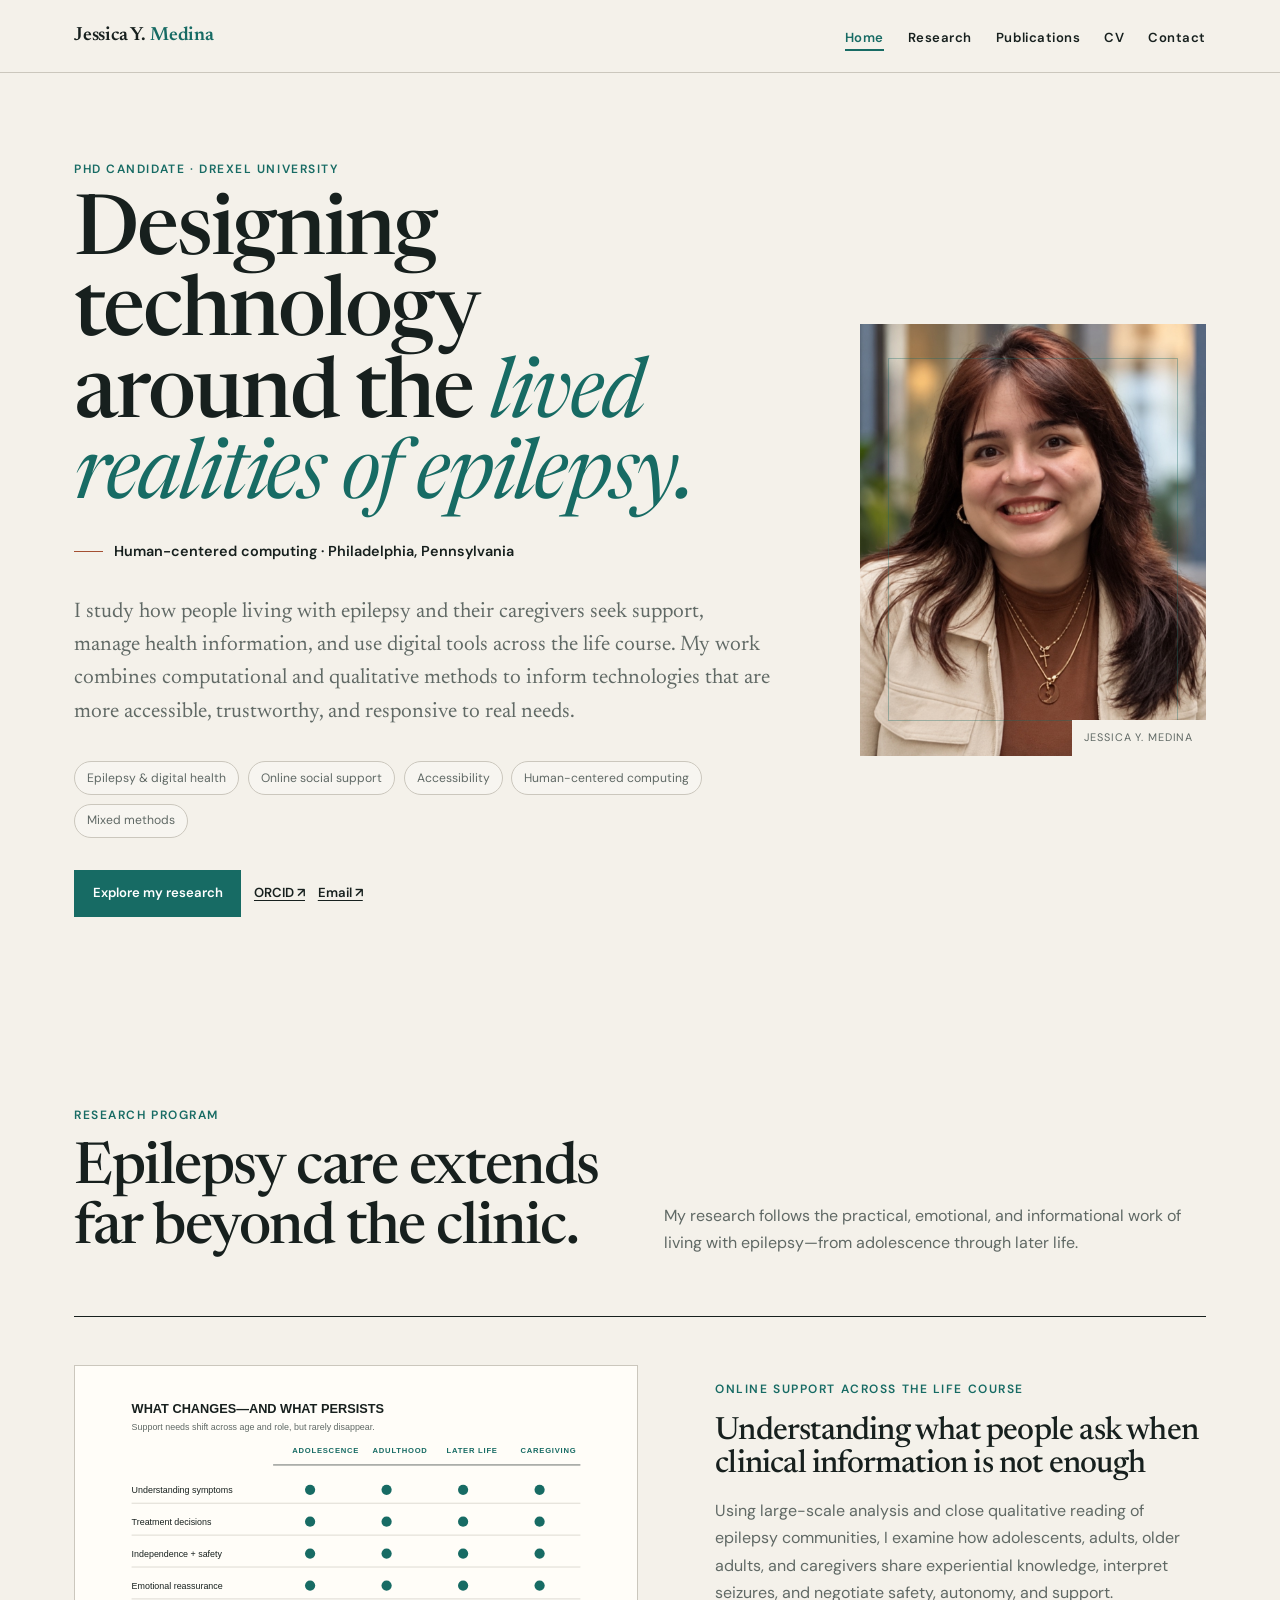
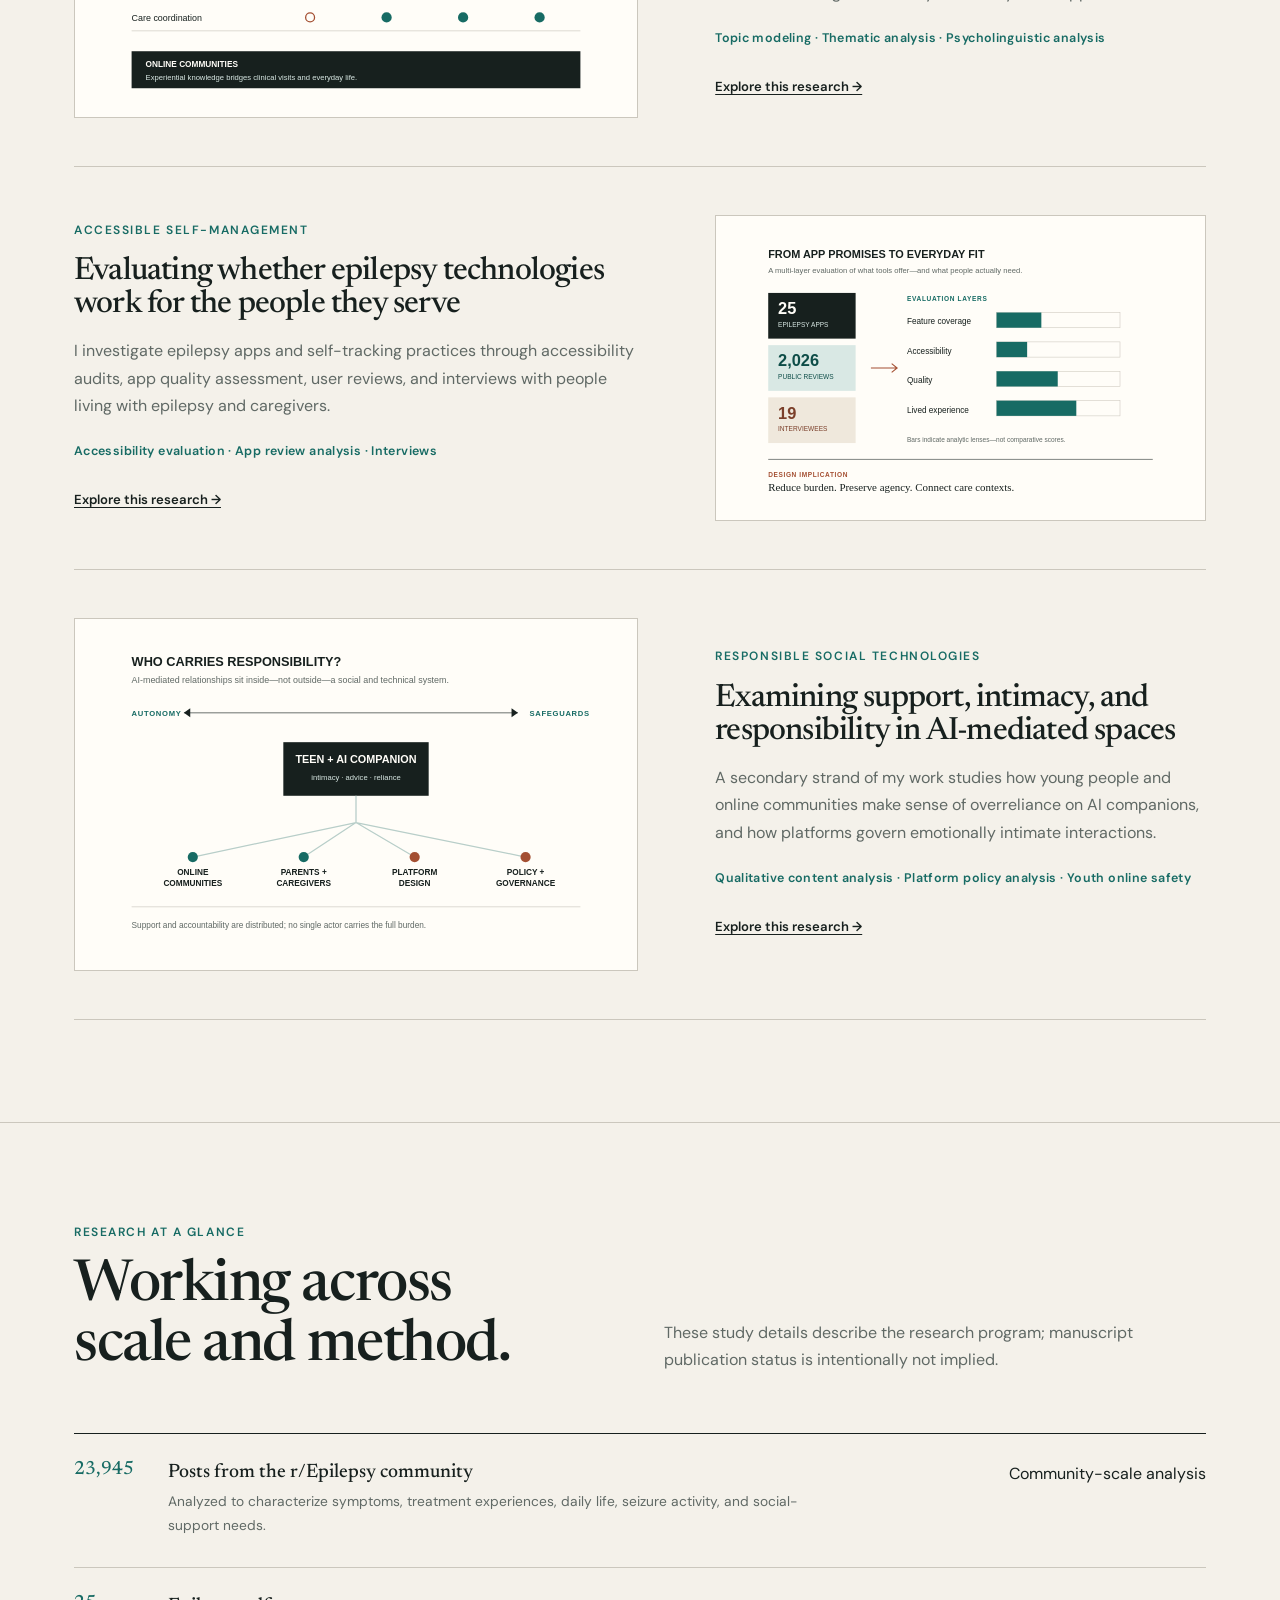
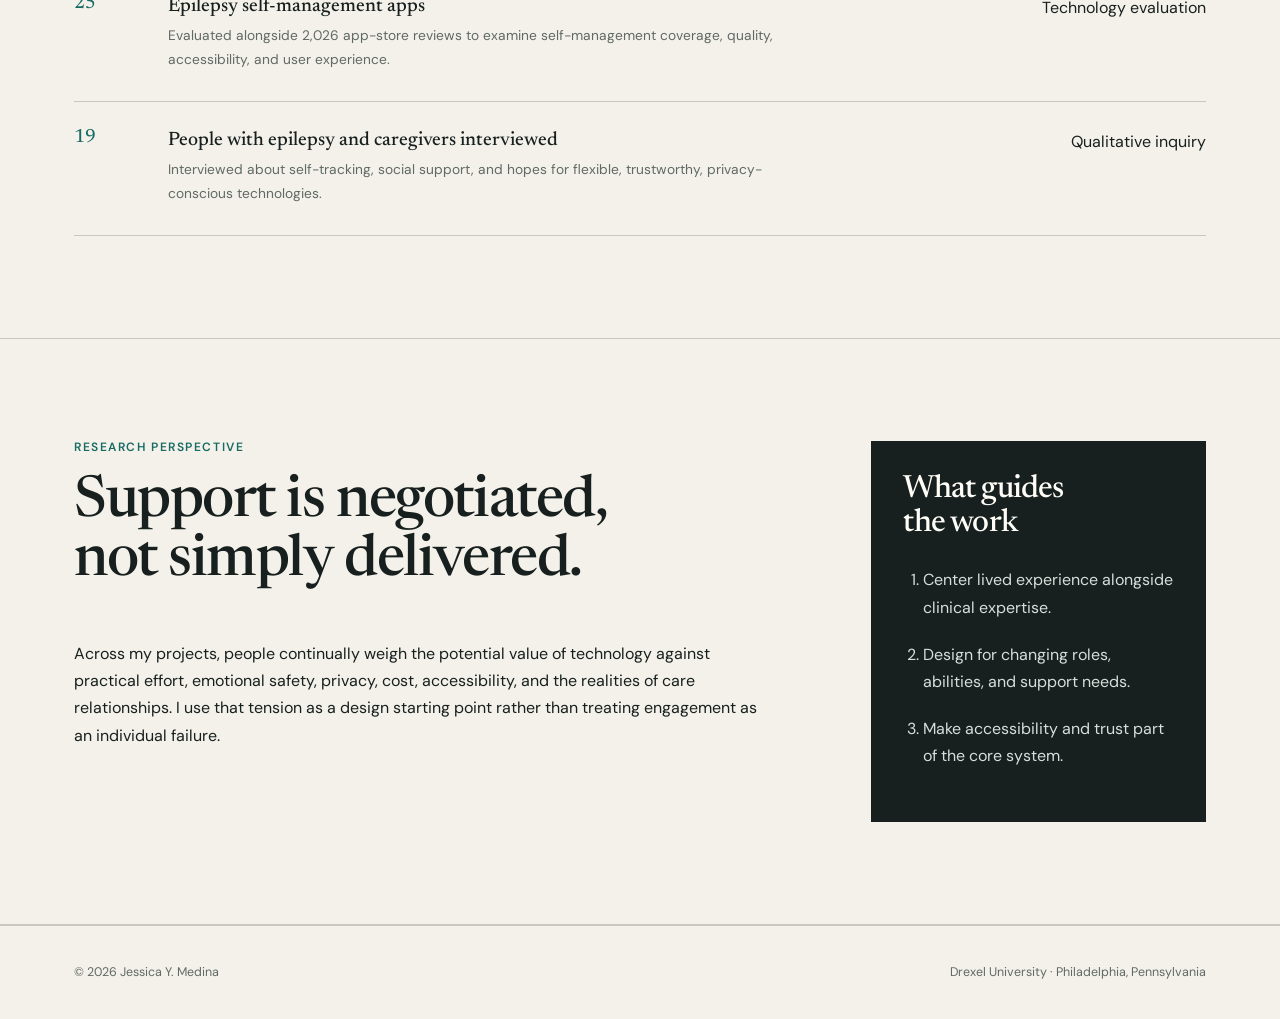
==== commit a33f0971: "updated headshot picture" ====
--- a/index.html
+++ b/index.html
@@ -1,7 +1,7 @@
-<!doctype html><html lang="en"><head><meta charset="utf-8"><meta name="viewport" content="width=device-width,initial-scale=1"><meta name="description" content="Jessica Y. Medina is a Drexel University researcher studying accessible, human-centered technologies for people living with epilepsy."><title>Jessica Y. Medina — Human-Centered Computing Researcher</title><link rel="stylesheet" href="assets/css/styles.css"></head><body>
+<!doctype html><html lang="en"><head><meta charset="utf-8"><meta name="viewport" content="width=device-width,initial-scale=1"><meta name="description" content="Jessica Y. Medina is a Drexel University researcher studying accessible, human-centered technologies for people living with epilepsy."><title>Jessica Y. Medina — Human-Centered Computing Researcher</title><link rel="stylesheet" href="assets/css/styles.css?v=8"></head><body>
 <a class="skip-link" href="#main">Skip to content</a><header class="site-header"><nav class="nav-wrap" aria-label="Primary"><a class="brand" href="index.html">Jessica Y. <span>Medina</span></a><button class="menu-toggle" aria-expanded="false" aria-controls="nav-links">Menu</button><ul class="nav-links" id="nav-links"><li><a href="index.html" aria-current="page">Home</a></li><li><a href="research.html">Research</a></li><li><a href="publications.html">Publications</a></li><li><a href="teaching.html">Teaching</a></li><li><a href="cv.html">CV</a></li><li><a href="contact.html">Contact</a></li></ul></nav></header>
 <main id="main"><section class="container hero"><div class="hero-copy"><span class="label">PhD Candidate · Drexel University</span><h1>Designing technology around the <em>lived realities of epilepsy.</em></h1><div class="affiliation"><i></i><span>Human-centered computing · Philadelphia, Pennsylvania</span></div><p class="hero-lead">I study how people living with epilepsy and their caregivers seek support, manage health information, and use digital tools across the life course. My work combines computational and qualitative methods to inform technologies that are more accessible, trustworthy, and responsive to real needs.</p><div class="tags"><span class="tag">Epilepsy & digital health</span><span class="tag">Online social support</span><span class="tag">Accessibility</span><span class="tag">Human-centered computing</span><span class="tag">Mixed methods</span></div><div class="actions"><a class="button primary" href="research.html">Explore my research</a><a class="text-link" href="https://orcid.org/0000-0003-3420-7424">ORCID ↗</a><a class="text-link" href="mailto:jym29@drexel.edu">Email ↗</a></div></div>
-<figure class="portrait"><img src="assets/img/jessica-medina.jpeg" alt="Jessica Y. Medina smiling in an indoor garden setting"><figcaption class="portrait-note">Jessica Y. Medina</figcaption></figure></section>
+<figure class="portrait"><img src="assets/img/jessica-medina-headshot.jpg" alt="Jessica Y. Medina smiling in a professional office setting"><figcaption class="portrait-note">Jessica Y. Medina</figcaption></figure></section>
 <section class="section"><div class="container"><div class="section-head"><div><span class="label">Research program</span><h2>Epilepsy care extends far beyond the clinic.</h2></div><p>My research follows the practical, emotional, and informational work of living with epilepsy—from adolescence through later life.</p></div><div class="project-list">
 <article class="project-row"><div class="figure"><img src="assets/img/epilepsy-support-map.svg" alt="Network diagram representing connections among people, context, information, and support"></div><div class="project-copy"><span class="label">Online support across the life course</span><h3>Understanding what people ask when clinical information is not enough</h3><p>Using large-scale analysis and close qualitative reading of epilepsy communities, I examine how adolescents, adults, older adults, and caregivers share experiential knowledge, interpret seizures, and negotiate safety, autonomy, and support.</p><div class="methods">Topic modeling · Thematic analysis · Psycholinguistic analysis</div><a class="text-link" href="research.html#support">Explore this research →</a></div></article>
 <article class="project-row"><div class="figure"><img src="assets/img/epilepsy-app-evaluation.svg" alt="Layered diagram representing self-management, accessibility, and lived experience"></div><div class="project-copy"><span class="label">Accessible self-management</span><h3>Evaluating whether epilepsy technologies work for the people they serve</h3><p>I investigate epilepsy apps and self-tracking practices through accessibility audits, app quality assessment, user reviews, and interviews with people living with epilepsy and caregivers.</p><div class="methods">Accessibility evaluation · App review analysis · Interviews</div><a class="text-link" href="research.html#technology">Explore this research →</a></div></article>
--- a/assets/css/styles.css
+++ b/assets/css/styles.css
@@ -49,6 +49,7 @@
 .brand { font: 600 1.2rem/1 var(--serif); text-decoration: none; letter-spacing: -.01em; }
 .brand span { color: var(--teal); }
 .nav-links { display: flex; align-items: center; gap: 1.5rem; list-style: none; padding: 0; margin: 0; }
+.nav-links li:has(a[href="teaching.html"]) { display: none; }
 .nav-links a { position: relative; padding-block: .55rem; font-size: .82rem; font-weight: 600; text-decoration: none; letter-spacing: .04em; }
 .nav-links a::after { content: ""; position: absolute; inset: auto 0 .2rem; height: 2px; background: var(--teal); transform: scaleX(0); transform-origin: right; transition: transform .25s var(--ease); }
 .nav-links a:hover::after, .nav-links a[aria-current="page"]::after { transform: scaleX(1); transform-origin: left; }
@@ -76,7 +77,7 @@
 .button.primary:hover { background: var(--teal-dark); }
 .text-link { font-size: .82rem; font-weight: 600; }
 .portrait { position: relative; width: min(100%, 390px); justify-self: end; aspect-ratio: 4/5; margin: 0; background: var(--teal-wash); overflow: hidden; }
-.portrait > img { width: 100%; height: 100%; object-fit: cover; object-position: 58% 28%; }
+.portrait > img { width: 100%; height: 100%; object-fit: cover; object-position: 50% 48%; }
 .portrait::before { content: ""; position: absolute; inset: 8%; border: 1px solid rgba(23,107,100,.34); }
 .portrait-figure { width: 100%; height: 100%; }
 .portrait-note { position: absolute; inset: auto 0 0 auto; padding: .55rem .8rem; background: var(--paper); color: var(--muted); font-size: .68rem; letter-spacing: .08em; text-transform: uppercase; }
@@ -124,10 +125,10 @@
 .filter-btn.active, .filter-btn:hover { background: var(--ink); border-color: var(--ink); color: var(--white); }
 .year-group { margin-bottom: 4rem; }
 .year-group > h2 { padding-bottom: 1rem; margin-bottom: 0; border-bottom: 1px solid var(--ink); font-size: 2.5rem; }
-.publication-card { display: grid; grid-template-columns: 168px minmax(0, 1fr); gap: 2rem; padding-block: 2.25rem; border-bottom: 1px solid var(--line); }
-.publication-card h3 { max-width: 30ch; margin-bottom: .65rem; font-size: clamp(1.35rem, 2.2vw, 1.8rem); line-height: 1.14; }
-.pub-thumb { width: 100%; aspect-ratio: 1; align-self: start; padding: .65rem; background: var(--white); border: 1px solid var(--line); overflow: hidden; }
-.pub-thumb img, .pub-thumb svg { width: 100%; height: 100%; object-fit: contain; }
+.publication-card { padding-block: 2.35rem; border-bottom: 1px solid var(--line); }
+.publication-card > div:last-child { max-width: 900px; }
+.publication-card h3 { max-width: 38ch; margin-bottom: .75rem; font-size: clamp(1.5rem, 2.4vw, 2rem); line-height: 1.12; }
+.pub-thumb { display: none; }
 .publication-card[hidden], .year-group[hidden] { display: none; }
 .teaching-grid { display: grid; grid-template-columns: 1fr 2fr; gap: 4rem; }
 .course { display: grid; grid-template-columns: 90px 1fr auto; gap: 1.5rem; padding-block: 1.8rem; border-top: 1px solid var(--line); }
@@ -137,11 +138,19 @@
 .course-role { font-size: .78rem; color: var(--muted); text-align: right; }
 .cv-header { display: flex; justify-content: space-between; gap: 2rem; align-items: end; }
 .cv-layout { display: grid; grid-template-columns: 250px 1fr; gap: clamp(3rem, 8vw, 7rem); }
-.cv-aside { color: var(--muted); font-size: .86rem; }
+.cv-aside { align-self: start; position: sticky; top: 104px; color: var(--muted); font-size: .86rem; }
+.cv-jump { display: grid; margin-top: 2rem; border-top: 1px solid var(--line); }
+.cv-jump a { padding: .55rem 0; border-bottom: 1px solid var(--line); text-decoration: none; font-weight: 600; }
+.cv-section { scroll-margin-top: 100px; margin-bottom: 4.5rem; }
+.cv-section h2 { margin-bottom: 1.25rem; font-size: clamp(1.8rem, 3vw, 2.5rem); }
 .cv-block { display: grid; grid-template-columns: 160px 1fr; gap: 2rem; padding-block: 1.8rem; border-top: 1px solid var(--line); }
 .cv-block time { color: var(--teal); font-size: .8rem; font-weight: 600; font-variant-numeric: tabular-nums; }
 .cv-block h3 { font-size: 1.3rem; margin-bottom: .35rem; }
 .cv-block p { color: var(--muted); font-size: .9rem; margin-bottom: .3rem; }
+.cv-block .cv-meta { margin-top: .8rem; color: var(--teal); font-size: .78rem; font-weight: 600; }
+.cv-skills { display: grid; grid-template-columns: 1fr 1fr; gap: 0 2rem; border-top: 1px solid var(--line); }
+.cv-skills p { margin: 0; padding: 1.35rem 0; border-bottom: 1px solid var(--line); color: var(--muted); }
+.cv-skills strong { color: var(--ink); }
 .contact-layout { display: grid; grid-template-columns: 1fr 1fr; gap: 5rem; }
 .contact-panel { background: var(--teal); color: white; padding: clamp(2rem, 5vw, 4rem); }
 .contact-panel h2 { font-size: 2.4rem; }
@@ -166,10 +175,9 @@
   .project-row { grid-template-columns: 1fr; }
   .project-row:nth-child(even) .figure { order: initial; }
   .deep-project .project-sticky { position: static; }
+  .cv-aside { position: static; }
   .pub { grid-template-columns: 1fr; }
-  .publication-card { grid-template-columns: 132px minmax(0, 1fr); gap: 1.4rem; }
   .pub-links { justify-content: flex-start; }
-  .pub-thumb { width: 132px; }
   .course { grid-template-columns: 1fr; gap: .5rem; }
   .course-role { text-align: left; }
   .cv-header { align-items: start; flex-direction: column; }
@@ -182,12 +190,11 @@
   .publications-intro h1 { font-size: 1rem; }
   .hero h1 { font-size: 2.9rem; line-height: 1.02; }
   .hero { gap: 2.5rem; }
-  .publication-card { grid-template-columns: 1fr; gap: 1.25rem; }
   .publication-card h3 { font-size: 1.3rem; }
-  .pub-thumb { width: 144px; }
   details.bib pre { position: static; width: 100%; margin-top: .75rem; }
   .project-details { grid-template-columns: 1fr; }
   .news-item, .cv-block { grid-template-columns: 1fr; gap: .5rem; }
+  .cv-skills { grid-template-columns: 1fr; }
   .footer-wrap { flex-direction: column; gap: .5rem; }
 }
 
